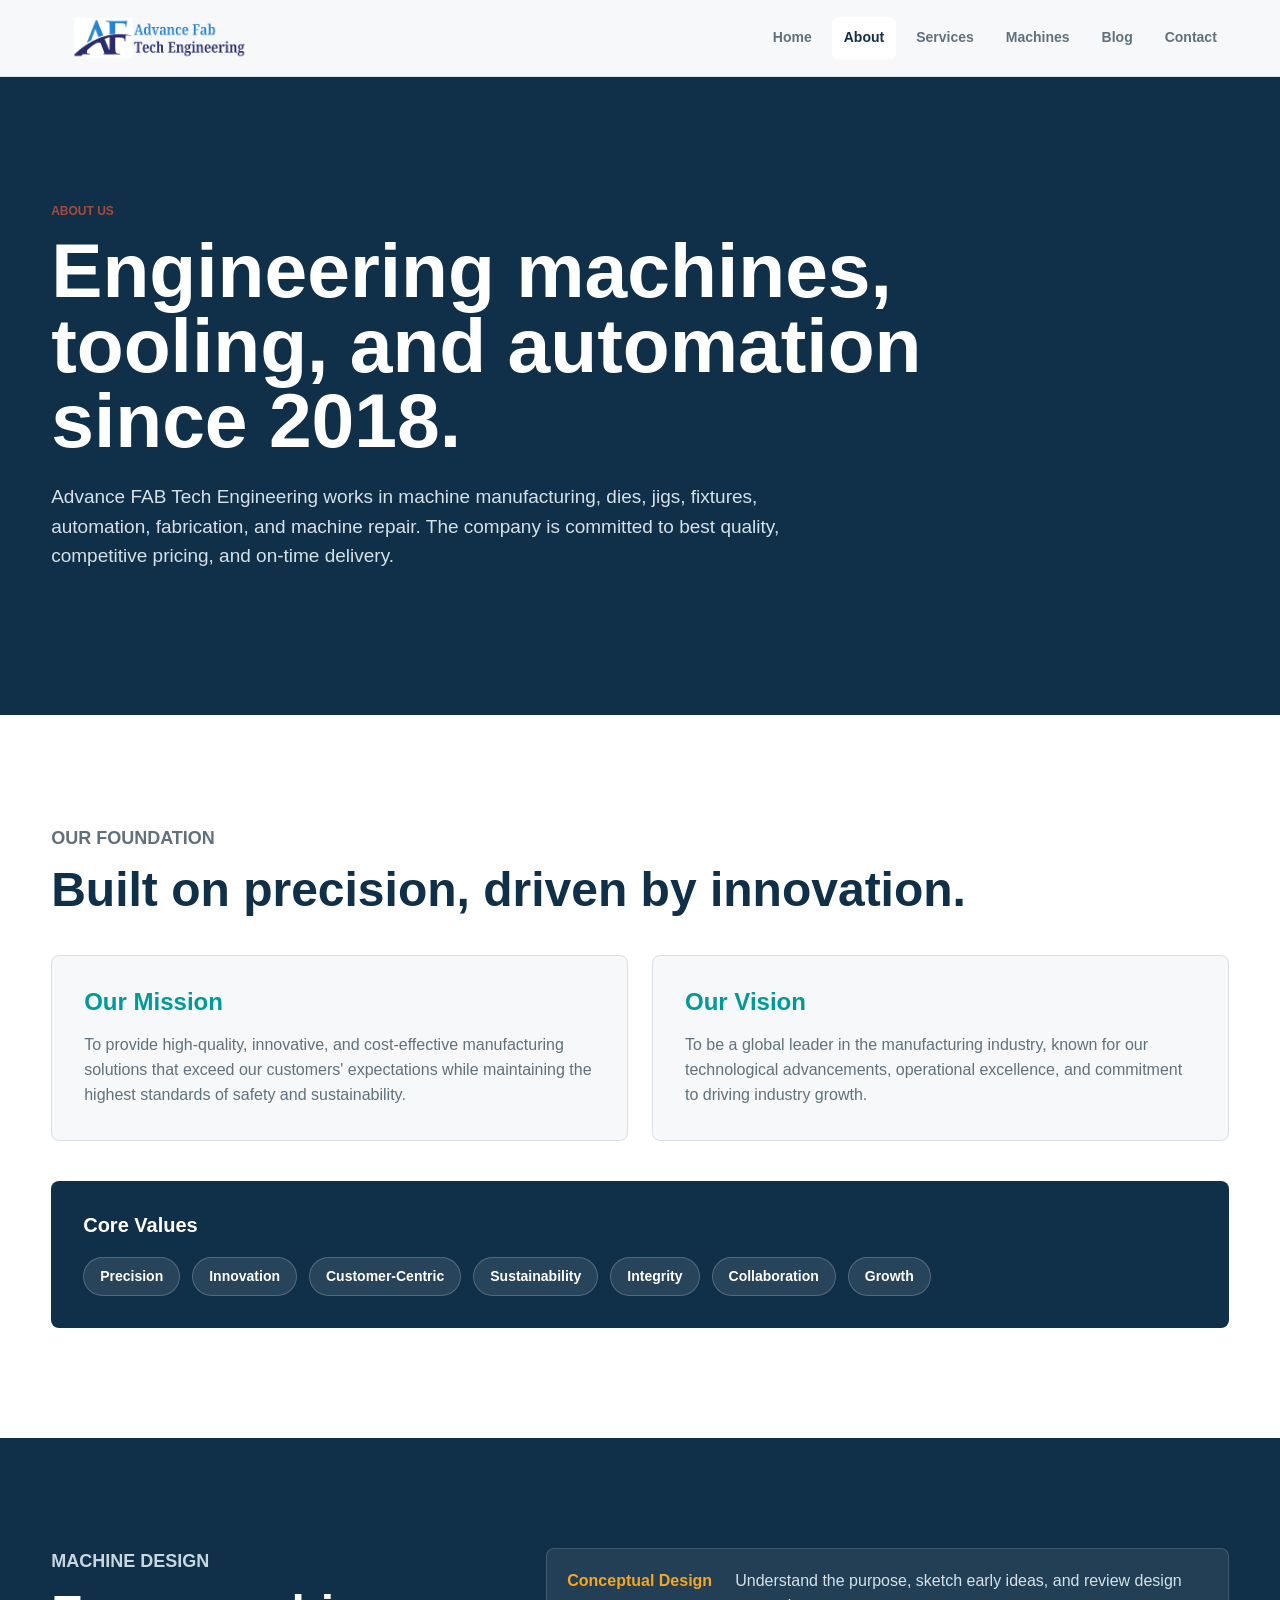
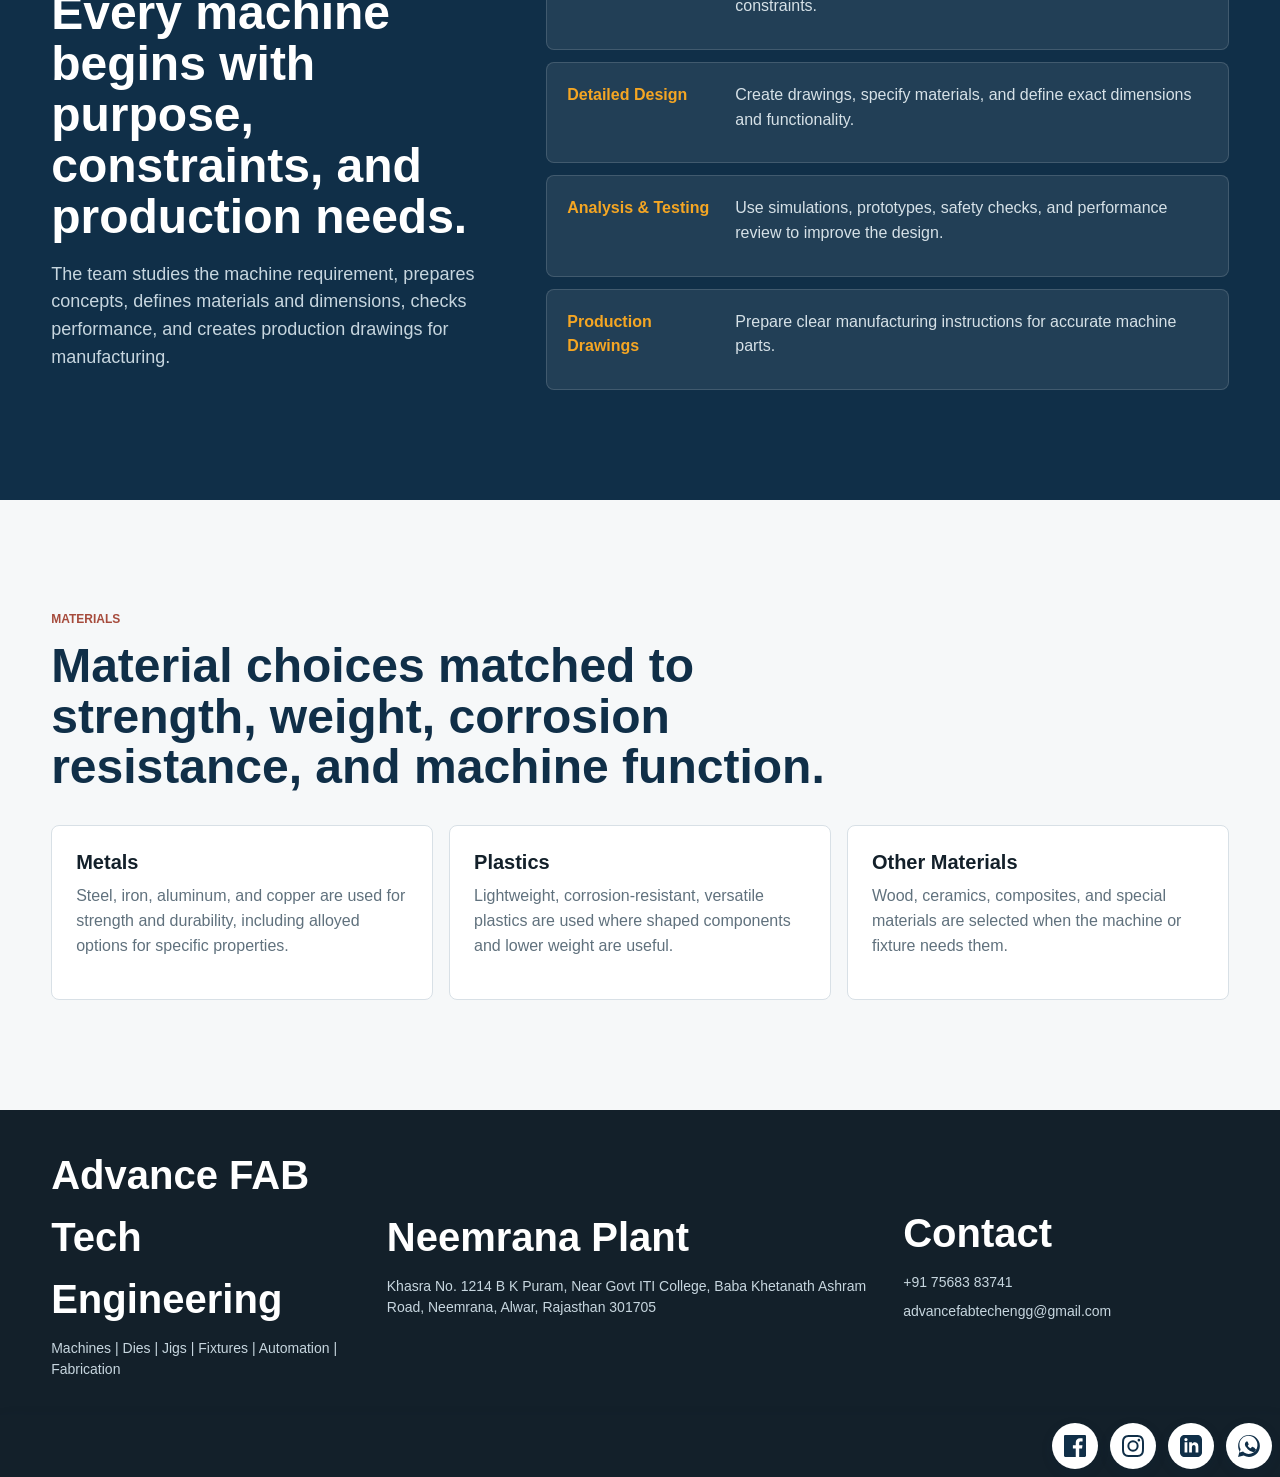
==== about.html @ b058859d "Add files via upload" ====
<!doctype html>
<html lang="en">
  <head>
    <meta charset="utf-8" />
    <meta name="viewport" content="width=device-width, initial-scale=1" />
    <title>Advance FAB Tech Engineering | About</title>
    <meta name="description" content="Learn about Advance FAB Tech Engineering's machine design, engineering process, materials, and manufacturing approach." />
    <link rel="stylesheet" href="styles.css" />
  </head>
  <body>
    <header class="site-header">
      <a class="brand" href="index.html" aria-label="Advance FAB Tech Engineering home"><img src="assets/logo.png" alt="Advance FAB Tech Engineering" /></a>
      <button class="menu-toggle" type="button" aria-expanded="false" aria-controls="site-nav"><span></span><span></span><span></span></button>
      <nav class="site-nav" id="site-nav">
        <a href="index.html">Home</a>
        <a class="active" href="about.html">About</a>
        <a href="services.html">Services</a>
        <a href="projects.html">Machines</a>
        <a href="blog.html">Blog</a>
        <a href="contact.html">Contact</a>
      </nav>
    </header>

    <main>
      <section class="page-hero">
        <p class="eyebrow">About us</p>
        <h1>Engineering machines, tooling, and automation since 2018.</h1>
        <p>Advance FAB Tech Engineering works in machine manufacturing, dies, jigs, fixtures, automation, fabrication, and machine repair. The company is committed to best quality, competitive pricing, and on-time delivery.</p>
      </section>

      <section class="section values-section">
        <div class="split-copy">
          <p class="eyebrow">Our Foundation</p>
          <h2>Built on precision, driven by innovation.</h2>
        </div>
        <div class="mission-vision-grid">
          <article class="mv-card">
            <h3>Our Mission</h3>
            <p>To provide high-quality, innovative, and cost-effective manufacturing solutions that exceed our customers' expectations while maintaining the highest standards of safety and sustainability.</p>
          </article>
          <article class="mv-card">
            <h3>Our Vision</h3>
            <p>To be a global leader in the manufacturing industry, known for our technological advancements, operational excellence, and commitment to driving industry growth.</p>
          </article>
        </div>
        
        <div class="core-values">
          <h3>Core Values</h3>
          <div class="value-tags">
            <span>Precision</span>
            <span>Innovation</span>
            <span>Customer-Centric</span>
            <span>Sustainability</span>
            <span>Integrity</span>
            <span>Collaboration</span>
            <span>Growth</span>
          </div>
        </div>
      </section>

      <section class="engineering section">
        <div class="split-copy">
          <p class="eyebrow">Machine design</p>
          <h2>Every machine begins with purpose, constraints, and production needs.</h2>
          <p>The team studies the machine requirement, prepares concepts, defines materials and dimensions, checks performance, and creates production drawings for manufacturing.</p>
        </div>
        <div class="timeline">
          <div><strong>Conceptual Design</strong><span>Understand the purpose, sketch early ideas, and review design constraints.</span></div>
          <div><strong>Detailed Design</strong><span>Create drawings, specify materials, and define exact dimensions and functionality.</span></div>
          <div><strong>Analysis & Testing</strong><span>Use simulations, prototypes, safety checks, and performance review to improve the design.</span></div>
          <div><strong>Production Drawings</strong><span>Prepare clear manufacturing instructions for accurate machine parts.</span></div>
        </div>
      </section>

      <section class="section">
        <div class="section-heading">
          <p class="eyebrow">Materials</p>
          <h2>Material choices matched to strength, weight, corrosion resistance, and machine function.</h2>
        </div>
        <div class="material-grid">
          <article><h3>Metals</h3><p>Steel, iron, aluminum, and copper are used for strength and durability, including alloyed options for specific properties.</p></article>
          <article><h3>Plastics</h3><p>Lightweight, corrosion-resistant, versatile plastics are used where shaped components and lower weight are useful.</p></article>
          <article><h3>Other Materials</h3><p>Wood, ceramics, composites, and special materials are selected when the machine or fixture needs them.</p></article>
        </div>
      </section>
    </main>

    <footer class="site-footer rich-footer">
        
      <div><strong>Advance FAB Tech Engineering</strong><span>Machines | Dies | Jigs | Fixtures | Automation | Fabrication</span></div>
      <div><strong>Neemrana Plant</strong><span>Khasra No. 1214 B K Puram, Near Govt ITI College, Baba Khetanath Ashram Road, Neemrana, Alwar, Rajasthan 301705</span></div>
      <div><strong>Contact</strong><a href="tel:+917568383741">+91 75683 83741</a><a href="mailto:advancefabtechengg@gmail.com">advancefabtechengg@gmail.com</a></div>
    </footer>
    <div class="floating-socials">
      <a href="https://facebook.com/yourpage" class="social-btn facebook" aria-label="Facebook" target="_blank" rel="noopener">
        <svg viewBox="0 0 24 24"><path d="M22.675 0h-21.35c-.732 0-1.325.593-1.325 1.325v21.351c0 .731.593 1.324 1.325 1.324h11.495v-9.294h-3.128v-3.622h3.128v-2.671c0-3.1 1.893-4.788 4.659-4.788 1.325 0 2.463.099 2.795.143v3.24l-1.918.001c-1.504 0-1.795.715-1.795 1.763v2.313h3.587l-.467 3.622h-3.12v9.293h6.116c.73 0 1.323-.593 1.323-1.325v-21.35c0-.732-.593-1.325-1.325-1.325z"/></svg>
      </a>
      <a href="https://instagram.com/yourpage" class="social-btn instagram" aria-label="Instagram" target="_blank" rel="noopener">
        <svg viewBox="0 0 24 24"><path d="M12 2.163c3.204 0 3.584.012 4.85.07 3.252.148 4.771 1.691 4.919 4.919.058 1.265.069 1.645.069 4.849 0 3.205-.012 3.584-.069 4.849-.149 3.225-1.664 4.771-4.919 4.919-1.266.058-1.644.07-4.85.07-3.204 0-3.584-.012-4.849-.07-3.26-.149-4.771-1.699-4.919-4.92-.058-1.265-.07-1.644-.07-4.849 0-3.204.013-3.583.07-4.849.149-3.227 1.664-4.771 4.919-4.919 1.266-.057 1.645-.069 4.849-.069zM12 0C8.741 0 8.333.014 7.053.072 2.695.272.273 2.69.073 7.052.014 8.333 0 8.741 0 12c0 3.259.014 3.668.072 4.948.2 4.358 2.618 6.78 6.98 6.98C8.333 23.986 8.741 24 12 24c3.259 0 3.668-.014 4.948-.072 4.354-.2 6.782-2.618 6.979-6.98.059-1.28.073-1.689.073-4.948 0-3.259-.014-3.667-.072-4.947-.196-4.354-2.617-6.78-6.979-6.98C15.668.014 15.259 0 12 0zm0 5.838a6.162 6.162 0 100 12.324 6.162 6.162 0 000-12.324zM12 16a4 4 0 110-8 4 4 0 010 8zm6.406-11.845a1.44 1.44 0 100 2.881 1.44 1.44 0 000-2.881z"/></svg>
      </a>
      <a href="https://linkedin.com/company/yourpage" class="social-btn linkedin" aria-label="LinkedIn" target="_blank" rel="noopener">
        <svg viewBox="0 0 24 24"><path d="M19 0h-14c-2.761 0-5 2.239-5 5v14c0 2.761 2.239 5 5 5h14c2.762 0 5-2.239 5-5v-14c0-2.761-2.238-5-5-5zm-11 19h-3v-11h3v11zm-1.5-12.268c-.966 0-1.75-.79-1.75-1.764s.784-1.764 1.75-1.764 1.75.79 1.75 1.764-.783 1.764-1.75 1.764zm13.5 12.268h-3v-5.604c0-3.368-4-3.113-4 0v5.604h-3v-11h3v1.765c1.396-2.586 7-2.777 7 2.476v6.759z"/></svg>
      </a>
      <a href="https://wa.me/917568383741" class="social-btn whatsapp" aria-label="Chat on WhatsApp" target="_blank" rel="noopener">
        <svg viewBox="0 0 24 24"><path d="M.057 24l1.687-6.163c-1.041-1.804-1.588-3.849-1.587-5.946C.06 5.348 5.397.01 11.966.01c3.179.001 6.17 1.24 8.419 3.496 2.248 2.256 3.484 5.252 3.483 8.435-.005 6.617-5.342 11.955-11.91 11.955-2.005-.001-3.973-.505-5.717-1.46L0 24zm6.59-4.846c1.6.95 3.188 1.449 4.725 1.451 5.423.003 9.833-4.406 9.836-9.831.001-2.628-1.02-5.1-2.876-6.957C16.478 1.96 14.015.939 11.39.939c-5.427 0-9.84 4.411-9.843 9.837-.001 1.638.441 3.238 1.282 4.665l-.994 3.633 3.73-.978zm11.233-5.234c-.31-.155-1.833-.904-2.112-1.005-.28-.102-.483-.153-.686.155-.203.305-.785 1.005-.962 1.208-.177.203-.355.228-.665.073-1.127-.565-1.928-1.008-2.69-2.314-.3-.515.3-.478.859-1.595.093-.186.046-.349-.023-.504-.069-.155-.686-1.65-.94-2.26-.247-.594-.499-.514-.686-.523-.178-.009-.381-.01-.584-.01-.203 0-.534.076-.814.381-.28.305-1.067 1.042-1.067 2.541s1.092 2.947 1.244 3.152c.153.204 2.149 3.282 5.207 4.6 1.713.738 2.434.82 3.3.693.529-.078 1.833-.749 2.088-1.473.254-.724.254-1.346.178-1.473-.076-.127-.28-.203-.59-.359z"/></svg>
      </a>
    </div>
    <script src="script.js"></script>
  </body>
</html>
---- styles.css ----
:root {
  --ink: #13202a;
  --muted: #60717d;
  --line: #d8e0e6;
  --paper: #f6f8f9;
  --white: #ffffff;
  --steel: #23566f;
  --navy: #102f48;
  --teal: #009a9a;
  --safety: #f5a623;
  --oxide: #a64b3c;
  --shadow: 0 20px 50px rgba(16, 47, 72, 0.12);
}

* {
  box-sizing: border-box;
}

html {
  scroll-behavior:smooth;
}

@import url('https://fonts.googleapis.com/css2?family=Inter:wght@400;600;700;800;900&display=swap');

body {
  margin: 0;
  background: var(--paper);
  color: var(--ink);
  font-family: 'Inter', sans-serif;
  line-height: 1.55;
  -webkit-font-smoothing: antialiased;
}

img {
  display: block;
  max-width: 100%;
}

a {
  color: inherit;
  text-decoration: none;
}

.site-header {
  align-items: center;
  background: rgba(246, 248, 249, 0.92);
  border-bottom: 1px solid rgba(216, 224, 230, 0.8);
  display: flex;
  justify-content: space-between;
  left: 0;
  padding: 14px clamp(18px, 4vw, 58px);
  position: sticky;
  top: 0;
  z-index: 20;
  backdrop-filter: blur(16px);
}

.brand img {
  height: 48px;
  object-fit: contain;
  width: min(220px, 48vw);
}

.site-nav {
  align-items: center;
  display: flex;
  gap: 8px;
}

.site-nav a {
  border-radius: 6px;
  color: var(--muted);
  font-size: 14px;
  font-weight: 700;
  padding: 10px 12px;
}

.site-nav a:hover {
  background: var(--white);
  color: var(--steel);
}

.site-nav a.active {
  background: var(--white);
  color: var(--navy);
}

.hero {
  display: grid;
  gap: clamp(28px, 5vw, 70px);
  grid-template-columns: minmax(0, 0.95fr) minmax(320px, 1.05fr);
  min-height: calc(100vh - 78px);
  padding: clamp(38px, 7vw, 95px) clamp(18px, 4vw, 58px) 42px;
}

.hero-copy {
  align-self: center;
  max-width: 730px;
}

.eyebrow {
  color: var(--oxide);
  font-size: 12px;
  font-weight: 800;
  letter-spacing: 0;
  margin: 0 0 12px;
  text-transform: uppercase;
}

h1,
h2,
h3,
p {
  margin-top: 0;
}

h1 {
  color: var(--navy);
  font-size: clamp(42px, 6vw, 78px);
  line-height: 0.98;
  margin-bottom: 24px;
}

h2 {
  color: var(--navy);
  font-size: clamp(30px, 4vw, 48px);
  line-height: 1.06;
  margin-bottom: 18px;
}

h3 {
  color: var(--ink);
  font-size: 20px;
  line-height: 1.2;
  margin-bottom: 10px;
}

.hero-copy > p:not(.eyebrow),
.split-copy p,
.quality-copy p {
  color: var(--muted);
  font-size: 18px;
  max-width: 670px;
}

.hero-actions {
  display: flex;
  flex-wrap: wrap;
  gap: 12px;
  margin-top: 30px;
}
.hero-actions a:hover{
  transform: translateY(-8px);
  box-shadow: var(--shadow);
}

.button {
  align-items: center;
  border-radius: 6px;
  display: inline-flex;
  font-weight: 800;
  justify-content: center;
  min-height: 48px;
  padding: 13px 18px;
}

.button.primary {
  background: var(--teal);
  color: var(--white);
  
}
.button.primary:hover{
transform: translateY(-8px);
  box-shadow: var(--shadow);
}

.button.secondary {
  background: var(--white);
  border: 1px solid var(--line);
  color: var(--navy);
}

.hero-visual {
  align-self: stretch;
  background: var(--white);
  border: 1px solid var(--line);
  border-radius: 8px;
  box-shadow: var(--shadow);
  min-height: 470px;
  overflow: hidden;
  position: relative;
}

.hero-visual img {
  height: 100%;
  object-fit: cover;
  width: 100%;
}

.hero-metric {
  background: rgba(255, 255, 255, 0.65); 
  backdrop-filter: blur(12px); 
  border-top: 1px solid rgba(255, 255, 255, 0.6); 
  border-left: 5px solid var(--safety);
  bottom: 18px;
  left: 18px;
  max-width: 330px;
  padding: 18px;
  position: absolute;
  box-shadow: 0 10px 30px rgba(0, 0, 0, 0.1);
}

.hero-metric strong {
  color: var(--navy);
  display: block;
  font-size: 40px;
  line-height: 1;
}

.hero-metric span {
  color: var(--muted);
  display: block;
  font-size: 14px;
  font-weight: 700;
}

.section {
  padding: clamp(62px, 9vw, 110px) clamp(18px, 4vw, 58px);
}

.section-heading {
  max-width: 820px;
}

.page-hero {
  background: var(--navy);
  color: var(--white);
  padding: clamp(62px, 10vw, 125px) clamp(18px, 4vw, 58px);
}

.page-hero.compact {
  padding-bottom: clamp(48px, 7vw, 84px);
}

.page-hero h1 {
  color: var(--white);
  max-width: 980px;
}

.page-hero p:not(.eyebrow) {
  color: #d6e1e7;
  font-size: 19px;
  max-width: 760px;
}

.values-section {
  background: var(--white);
}

.mission-vision-grid {
  display: grid;
  gap: 24px;
  grid-template-columns: repeat(2, minmax(0, 1fr));
  margin: 40px 0;
}

.mv-card {
  background: var(--paper);
  border: 1px solid var(--line);
  border-radius: 8px;
  padding: 32px;
}

.mv-card h3 {
  color: var(--teal);
  font-size: 24px;
  margin-bottom: 16px;
}

.mv-card p {
  color: var(--muted);
  font-size: 16px;
  margin: 0;
}

.core-values {
  background: var(--navy);
  border-radius: 8px;
  padding: 32px;
  color: var(--white);
}

.core-values h3 {
  color: var(--white);
  margin-bottom: 20px;
}

.value-tags {
  display: flex;
  flex-wrap: wrap;
  gap: 12px;
}

.value-tags span {
  background: rgba(255, 255, 255, 0.1);
  border: 1px solid rgba(255, 255, 255, 0.2);
  border-radius: 50px;
  color: var(--white);
  font-size: 14px;
  font-weight: 700;
  padding: 8px 16px;
}

.service-grid {
  display: grid;
  gap: 16px;
  grid-template-columns: repeat(4, minmax(0, 1fr));
  margin-top: 34px;
}

.feature-strip {
  align-items: start;
  background: #e9eef1;
  display: grid;
  gap: 34px;
  grid-template-columns: minmax(0, 0.9fr) minmax(0, 1.1fr);
}

.stats-grid {
  display: grid;
  gap: 12px;
  grid-template-columns: repeat(3, minmax(0, 1fr));
}

.stats-grid div {
  background: var(--white);
  border: 1px solid var(--line);
  border-radius: 8px;
  min-height: 150px;
  padding: 20px;
}
.stats-grid div:hover{
  transform: translateY(-8px);
  box-shadow: var(--shadow);
}

.stats-grid strong {
  color: var(--teal);
  display: block;
  font-size: 30px;
  line-height: 1;
  margin-bottom: 16px;
}

.stats-grid span {
  color: var(--muted);
  display: block;
  font-weight: 700;
}

.service-card {
  background: var(--white);
  border: 1px solid var(--line);
  border-radius: 8px;
  min-height: 270px;
  padding: 24px;
}

.service-card span {
  color: var(--teal);
  display: block;
  font-size: 13px;
  font-weight: 900;
  margin-bottom: 44px;
}

.service-card p,
.process-rail p,
.gallery p,
.check-list span,
.timeline span,
.material-grid p,
.service-detail-grid p,
.quote-box li {
  color: var(--muted);
}

.material-grid,
.service-detail-grid {
  display: grid;
  gap: 16px;
  margin-top: 32px;
}

.material-grid {
  grid-template-columns: repeat(3, minmax(0, 1fr));
}

.material-grid article,
.service-detail-grid article,
.quote-box {
  background: var(--white);
  border: 1px solid var(--line);
  border-radius: 8px;
  padding: 24px;
}

.service-detail-grid {
  grid-template-columns: repeat(2, minmax(0, 1fr));
}

.service-detail-grid article span{
  color: var(--teal);
  display: block;
  font-weight: 900;
  margin-bottom: 20px;
}
.service-detail-grid article:hover{
  transform: translateY(-8px);
  box-shadow: var(--shadow);
}

.service-detail-grid h2 {
  font-size: clamp(24px, 3vw, 34px);
}

.engineering {
  background: var(--navy);
  color: var(--white);
  display: grid;
  gap: 40px;
  grid-template-columns: minmax(0, 0.8fr) minmax(0, 1.2fr);
}

.engineering h2,
.engineering .eyebrow {
  color: var(--white);
}

.engineering .split-copy p {
  color: #c7d6df;
}

.timeline {
  display: grid;
  gap: 12px;
}

.timeline div {
  background: rgba(255, 255, 255, 0.08);
  border: 1px solid rgba(255, 255, 255, 0.14);
  border-radius: 8px;
  display: grid;
  gap: 8px;
  grid-template-columns: 160px 1fr;
  padding: 20px;
}

.timeline strong {
  color: var(--safety);
}

.timeline span {
  color: #d6e1e7;
}

.process-rail {
  display: grid;
  gap: 14px;
  grid-template-columns: repeat(4, minmax(0, 1fr));
  margin-top: 34px;
}

.process-rail div {
  border-top: 4px solid var(--teal);
  background: var(--white);
  border-radius: 8px;
  padding: 22px;
}
.process-rail div:hover{
  
  transform: translateY(-8px);
  box-shadow: var(--shadow);
}

.process-rail span {
  align-items: center;
  background: var(--navy);
  border-radius: 50%;
  color: var(--white);
  display: inline-flex;
  font-weight: 900;
  height: 34px;
  justify-content: center;
  margin-bottom: 24px;
  width: 34px;
}

.machines {
  background: var(--white);
}

.blog-grid {
  display: grid;
  gap: 24px;
  grid-template-columns: repeat(3, minmax(0, 1fr));
}

.blog-card {
  background: var(--white);
  border: 1px solid var(--line);
  border-radius: 8px;
  overflow: hidden;
  display: flex;
  flex-direction: column;
  transition: transform 0.3s cubic-bezier(0.175, 0.885, 0.32, 1.275), box-shadow 0.3s ease;
}

.section article:hover{
  transform: translateY(-8px);
  box-shadow: var(--shadow);

}

.blog-card img {
  aspect-ratio: 16 / 9;
  object-fit: cover;
  width: 100%;
  border-bottom: 1px solid var(--line);
}

.blog-content {
  padding: 24px;
  display: flex;
  flex-direction: column;
  flex-grow: 1;
}

.blog-meta {
  color: var(--teal);
  font-size: 12px;
  font-weight: 800;
  text-transform: uppercase;
  letter-spacing: 0.5px;
  margin-bottom: 12px;
}

.blog-content h3 {
  font-size: 22px;
  line-height: 1.3;
  margin-bottom: 12px;
  color: var(--navy);
}

.blog-content p {
  color: var(--muted);
  font-size: 15px;
  margin-bottom: 24px;
  flex-grow: 1;
}

.read-more {
  color: var(--navy);
  font-weight: 800;
  font-size: 14px;
  display: inline-flex;
  align-items: center;
  gap: 6px;
  transition: color 0.2s ease;
}

.read-more:hover {
  color: var(--teal);
}

.filter-bar {
  display: flex;
  flex-wrap: wrap;
  gap: 8px;
  margin: 26px 0 24px;
}

.filter {
  background: var(--paper);
  border: 1px solid var(--line);
  border-radius: 6px;
  color: var(--muted);
  cursor: pointer;
  font: inherit;
  font-weight: 800;
  padding: 10px 14px;
}

.filter.active {
  background: var(--navy);
  color: var(--white);
}

.gallery {
  display: grid;
  gap: 18px;
  grid-template-columns: repeat(4, minmax(0, 1fr));
}

.gallery article {
  background: var(--paper);
  border: 1px solid var(--line);
  border-radius: 8px;
  overflow: hidden;
  display: flex;
  flex-direction: column;
}

.gallery article:hover{
  
  transform: translateY(-8px);
  box-shadow: var(--shadow);
}

.gallery article.is-hidden {
  display: none;
}

.gallery img {
  aspect-ratio: 4 / 3;
  background: #e6ecef;
  object-fit: contain;
  padding: 12px;
  width: 100%;
}

.gallery h3 {
  font-size: 17px;
  margin: 16px 16px 4px;
}

.gallery p {
  font-size: 14px;
  margin: 0 16px 16px;
  line-height: 1.4;
}

.image-showcase {
  background: var(--white);
}

.image-mosaic {
  display: grid;
  gap: 16px;
  grid-template-columns: 1.2fr 0.8fr 1fr;
  grid-template-rows: 220px 220px;
  margin-top: 30px;
}

.image-mosaic img,
.media-grid img {
  background: #e6ecef;
  border-radius: 8px;
  height: 100%;
  object-fit: cover;
  width: 100%;
}
.image-mosaic img:hover{
  transform: translateY(-8px);
  box-shadow: var(--shadow);
}

.image-mosaic img:first-child {
  grid-row: span 2;
}

.image-mosaic img:nth-child(2) {
  object-fit: contain;
  padding: 14px;
}

.image-mosaic img:nth-child(4) {
  grid-column: span 2;
}

.media-grid {
  display: grid;
  gap: 18px;
  grid-template-columns: repeat(3, minmax(0, 1fr));
  margin-top: 28px;
}

.media-grid article {
  background: var(--white);
  border: 1px solid var(--line);
  border-radius: 8px;
  overflow: hidden;
}
.media-grid article:hover{
  
  transform: translateY(-8px);
  box-shadow: var(--shadow);
}

.media-grid img {
  aspect-ratio: 4 / 3;
  border-radius: 0;
  object-fit: contain;
  padding: 10px;
}

.media-grid h3,
.media-grid p {
  padding-left: 18px;
  padding-right: 18px;
}

.media-grid p {
  color: var(--muted);
  padding-bottom: 18px;
}

.quality {
  align-items: center;
  display: grid;
  gap: 44px;
  grid-template-columns: minmax(280px, 0.85fr) minmax(0, 1.15fr);
}

.quality-image img {
  aspect-ratio: 4 / 5;
  border-radius: 8px;
  box-shadow: var(--shadow);
  object-fit: cover;
  width: 100%;
}

.check-list {
  display: grid;
  gap: 14px;
  margin-top: 26px;
}

.check-list div {
  background: var(--white);
  border: 1px solid var(--line);
  border-radius: 8px;
  padding: 18px;
}

.check-list strong,
.check-list span {
  display: block;
}

.customers {
  background: #e9eef1;
  overflow: hidden;
}

.customer-marquee {
  display: grid;
  gap: 10px;
  grid-template-columns: repeat(5, minmax(150px, 1fr));
  margin-top: 26px;
}

.customer-marquee span {
  background: var(--white);
  border: 1px solid var(--line);
  border-radius: 6px;
  color: var(--muted);
  font-size: 13px;
  font-weight: 800;
  min-height: 64px;
  padding: 14px;
}
.customer-marquee span:hover{
  transform: translateY(-6px);
  box-shadow: var(--shadow);
}

.contact-panel {
  align-items: end;
  background: var(--navy);
  border-radius: 8px;
  color: var(--white);
  display: grid;
  gap: 28px;
  grid-template-columns: minmax(0, 1fr) 330px;
  padding: clamp(26px, 5vw, 54px);
}

.contact-layout {
  display: grid;
  gap: 18px;
  grid-template-columns: minmax(0, 1.3fr) minmax(280px, 0.7fr);
}

.contact-layout .contact-panel {
  min-height: 100%;
}

.quote-box ul {
  display: grid;
  gap: 12px;
  margin: 18px 0 0;
  padding-left: 20px;
}

.contact-form-wrap {
  align-items: start;
  display: grid;
  gap: 28px;
  grid-template-columns: minmax(0, 0.8fr) minmax(0, 1.2fr);
}

.contact-form {
  background: var(--white);
  border: 1px solid var(--line);
  border-radius: 8px;
  display: grid;
  gap: 14px;
  grid-template-columns: repeat(2, minmax(0, 1fr));
  padding: 24px;
}

.contact-form label {
  color: var(--navy);
  display: grid;
  font-size: 14px;
  font-weight: 800;
  gap: 8px;
}

.contact-form label.full,
.contact-form button {
  grid-column: 1 / -1;
}

.contact-form input,
.contact-form textarea {
  border: 1px solid var(--line);
  border-radius: 6px;
  color: var(--ink);
  font: inherit;
  padding: 13px 14px;
  resize: vertical;
  width: 100%;
}

.contact-form input:focus,
.contact-form textarea:focus {
  border-color: var(--teal);
  outline: 3px solid rgba(0, 154, 154, 0.14);
}

.contact-panel h2 {
  color: var(--white);
}

.contact-panel .eyebrow {
  color: var(--safety);
}

.contact-methods {
  display: grid;
  gap: 10px;
}

.contact-methods a {
  background: rgba(255, 255, 255, 0.08);
  border: 1px solid rgba(255, 255, 255, 0.16);
  border-radius: 6px;
  overflow-wrap: anywhere;
  padding: 14px;
}

.site-footer {
  align-items: center;
  border-top: 1px solid var(--line);
  color: var(--muted);
  display: flex;
  flex-wrap: wrap;
  font-size: 14px;
  gap: 10px;
  justify-content: space-between;
  padding: 22px clamp(18px, 4vw, 58px);
}

.rich-footer {
  align-items:center;
  background: var(--ink);
  border-top: 0;
  color: #c7d6df;
  display:grid;
  grid-template-columns: 0.9fr 1.4fr 0.9fr;
  padding-bottom: 34px;
  padding-top: 34px;
}

.rich-footer div {
  display: grid;
  gap: 8px;
}

.rich-footer strong {
  color: var(--white);
  font-size: 40px;
}

.rich-footer span,
.rich-footer a {
  color: #c7d6df;
  font-size: 14px;
}

.rich-footer a:hover {
  color: var(--safety);
}

.floating-socials {
  position: static;
  bottom: 24px;
  right: 24px;
  display: flex;
  justify-content: flex-end;
  gap: 12px;
  z-index: 50;
  align-items: center;
  background: var(--ink);
  padding: 8px;
  backdrop-filter: blur(8px);
  box-shadow: 0 4px 15px rgba(16, 47, 72, 0.08);
}

.social-btn {
  display: flex;
  align-items: center;
  justify-content: center;
  width: 46px;
  height: 46px;
  border-radius: 50%;
  background: var(--white);
  box-shadow: 0 4px 12px rgba(16, 47, 72, 0.15);
  color: var(--navy);
  transition: transform 0.3s cubic-bezier(0.175, 0.885, 0.32, 1.275), 
              background 0.3s ease, color 0.3s ease, box-shadow 0.3s ease;
  overflow: hidden;
  text-decoration: none;
}

.social-btn svg {
  width: 22px;
  height: 22px;
  fill: currentColor;
  transition: fill 0.3s ease;
}

.social-btn:hover {
  transform: translateY(-6px) scale(1.05);
  box-shadow: 0 8px 20px rgba(16, 47, 72, 0.25);
}

.social-btn.facebook:hover { 
    background: #1877F2; 
    color: var(--white); }
.social-btn.instagram:hover { 
  background: linear-gradient(45deg, #f09433 0%, #e6683c 25%, #dc2743 50%, #cc2366 75%, #bc1888 100%); 
  color: var(--white); 
}
.social-btn.linkedin:hover { 
    background: #0A66C2; 
    color: var(--white); }
.social-btn.whatsapp:hover { 
  background: #25D366; 
  color: var(--white); 
}

.gallery article img,
.blog-card img,
.media-grid article img {
  transition: transform 0.6s cubic-bezier(0.16, 1, 0.3, 1);
}

.gallery article:hover img,
.blog-card:hover img,
.media-grid article:hover img {
  transform: scale(1.08);
}

.image-mosaic img {
  transition: transform 0.5s cubic-bezier(0.16, 1, 0.3, 1), box-shadow 0.3s ease;
}
.image-mosaic img:hover {
  transform: translateY(-8px) scale(1.02);
  box-shadow: var(--shadow);
}
.reveal {
  opacity: 0;
  transform: translateY(30px) scale(0.97);
  transition: opacity 0.8s cubic-bezier(0.16, 1, 0.3, 1), 
              transform 0.8s cubic-bezier(0.16, 1, 0.3, 1);
}

.reveal.is-visible {
  opacity: 1;
  transform: translateY(0) scale(1);
}
.service-grid article:nth-child(1), .blog-grid article:nth-child(1), .stats-grid div:nth-child(1) { transition-delay: 0.1s; }
.service-grid article:nth-child(2), .blog-grid article:nth-child(2), .stats-grid div:nth-child(2) { transition-delay: 0.2s; }
.service-grid article:nth-child(3), .blog-grid article:nth-child(3), .stats-grid div:nth-child(3) { transition-delay: 0.3s; }
.service-grid article:nth-child(4), .blog-grid article:nth-child(4) { transition-delay: 0.4s; }

.image-with-text {
  background-color: rgba(16, 47, 72, 0.88); 
  background-blend-mode: multiply; 
  background-size: cover;
  background-position: center;
  padding: 100px clamp(18px, 4vw, 58px);
  color: var(--white);
  text-align: center; 
}

.image-with-text h2 {
  color: var(--white);
  margin-bottom: 16px;
}

.image-with-text p {
  color: #d6e1e7;
  font-size: 19px;
  max-width: 760px;
  margin: 0 auto; 
}

@media (max-width: 1020px) {
  .hero,
  .engineering,
  .quality,
  .contact-panel,
  .feature-strip,
  .contact-layout,
  .contact-form-wrap,
  .rich-footer {
    grid-template-columns: 1fr;
    gap: 40px;
  }

  .blog-grid {
    grid-template-columns: repeat(2, minmax(0, 1fr));
  }

  .mission-vision-grid {
    grid-template-columns: 1fr;
  }

  .hero {
    min-height: 0;
    padding-top: clamp(60px, 8vw, 90px);
  }

  .hero-visual {
    max-height: 450px;
  }

  .service-grid,
  .process-rail,
  .material-grid,
  .service-detail-grid,
  .stats-grid,
  .media-grid {
    grid-template-columns: repeat(2, minmax(0, 1fr));
  }

  .image-mosaic {
    grid-template-columns: 1fr 1fr;
    grid-template-rows: auto;
  }

  .image-mosaic img:first-child,
  .image-mosaic img:nth-child(4) {
    grid-column: auto;
    grid-row: auto;
  }

  .image-mosaic img {
    aspect-ratio: 4 / 3;
  }

  .gallery {
    grid-template-columns: repeat(2, minmax(0, 1fr));
  }

  .customer-marquee {
    grid-template-columns: repeat(3, minmax(150px, 1fr));
  }
}

@media (max-width: 760px) {
  .menu-toggle {
  display: inline-flex;
  align-items: center;
  background: var(--white);
  border: 1px solid var(--line);
  border-radius: 6px;
  flex-direction: column;
  gap: 4px;
  height: 42px;
  justify-content: center;
  width: 42px;
}
.menu-toggle span {
  background: var(--ink);
  height: 2px;
  width: 18px;
  display: block;
  transition: all 0.3s ease;
}
  
  .menu-toggle:active {
    background: #f0f0f0;
  }

  .site-nav {
    background: rgba(255, 255, 255, 0.98);
    backdrop-filter: blur(12px);
    border: 1px solid var(--line);
    border-radius: 12px;
    box-shadow: 0 10px 40px rgba(16, 47, 72, 0.15);
    display: flex;
    flex-direction: column;
    position: absolute;
    left: 18px;
    right: 18px;
    top: 85px;
    padding: 16px;
    opacity: 0;
    transform: translateY(-15px);
    pointer-events: none;
    transition: opacity 0.3s ease, transform 0.3s cubic-bezier(0.175, 0.885, 0.32, 1.1);
  }

  .site-nav.is-open {
    opacity: 1;
    transform: translateY(0);
    pointer-events: auto;
  }

  .site-nav a {
    width: 100%;
    padding: 14px 16px;
    font-size: 16px;
    border-radius: 8px;
    transition: background 0.2s ease, color 0.2s ease;
  }

  .blog-grid {
    grid-template-columns: 1fr;
  }

  h1 {
    font-size: clamp(36px, 8vw, 42px);
  }

  .hero-visual {
    min-height: 320px;
    max-height: 350px;
  }

  .service-grid,
  .process-rail,
  .gallery,
  .customer-marquee,
  .material-grid,
  .service-detail-grid,
  .stats-grid,
  .media-grid,
  .contact-form,
  .image-mosaic {
    grid-template-columns: 1fr;
  }

  .timeline div {
    grid-template-columns: 1fr;
    gap: 4px;
  }

  .contact-panel {
    padding: 24px;
  }
  
  .button {
    width: 100%;
    min-height: 54px;
    font-size: 16px;
  }
  
  .floating-socials {
    justify-content: center; 
    padding: 24px 16px 32px;
  }
}

@media (min-width: 761px) {
  .menu-toggle {
    display: none !important;
  }
}
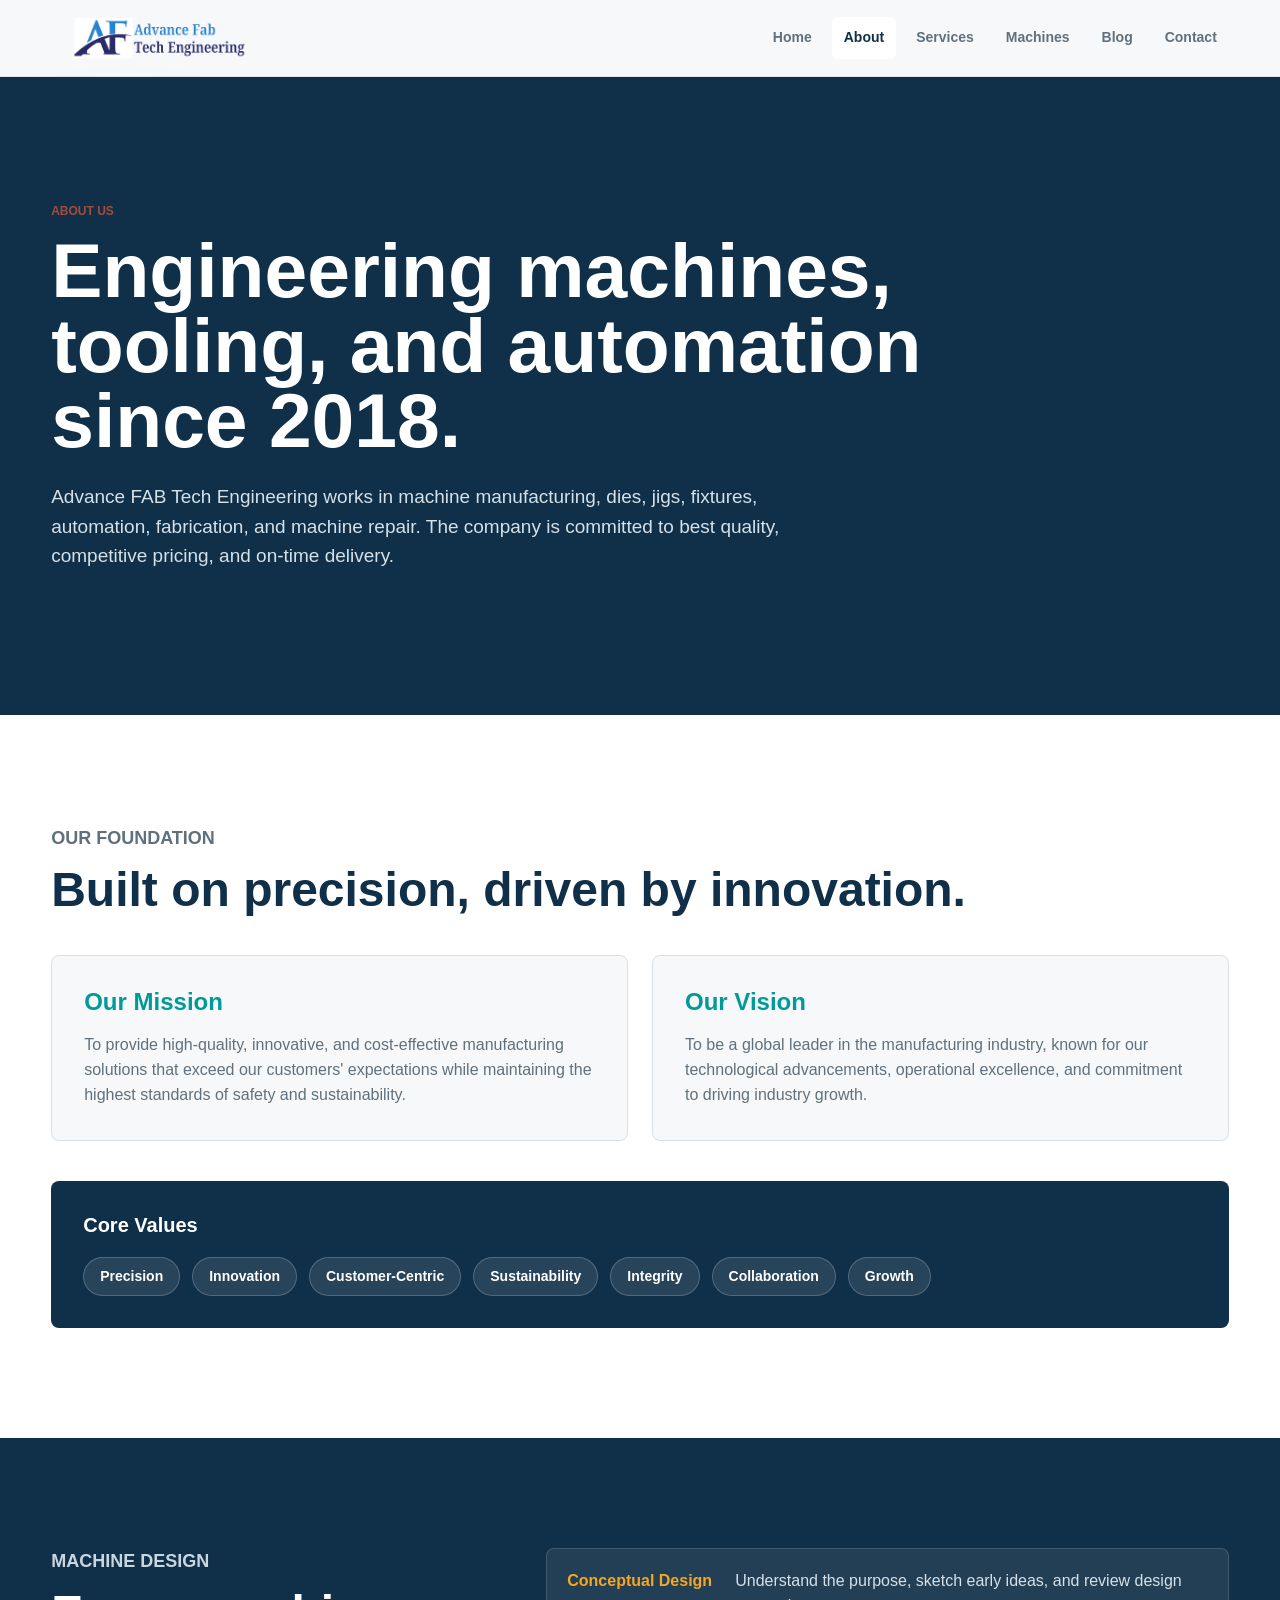
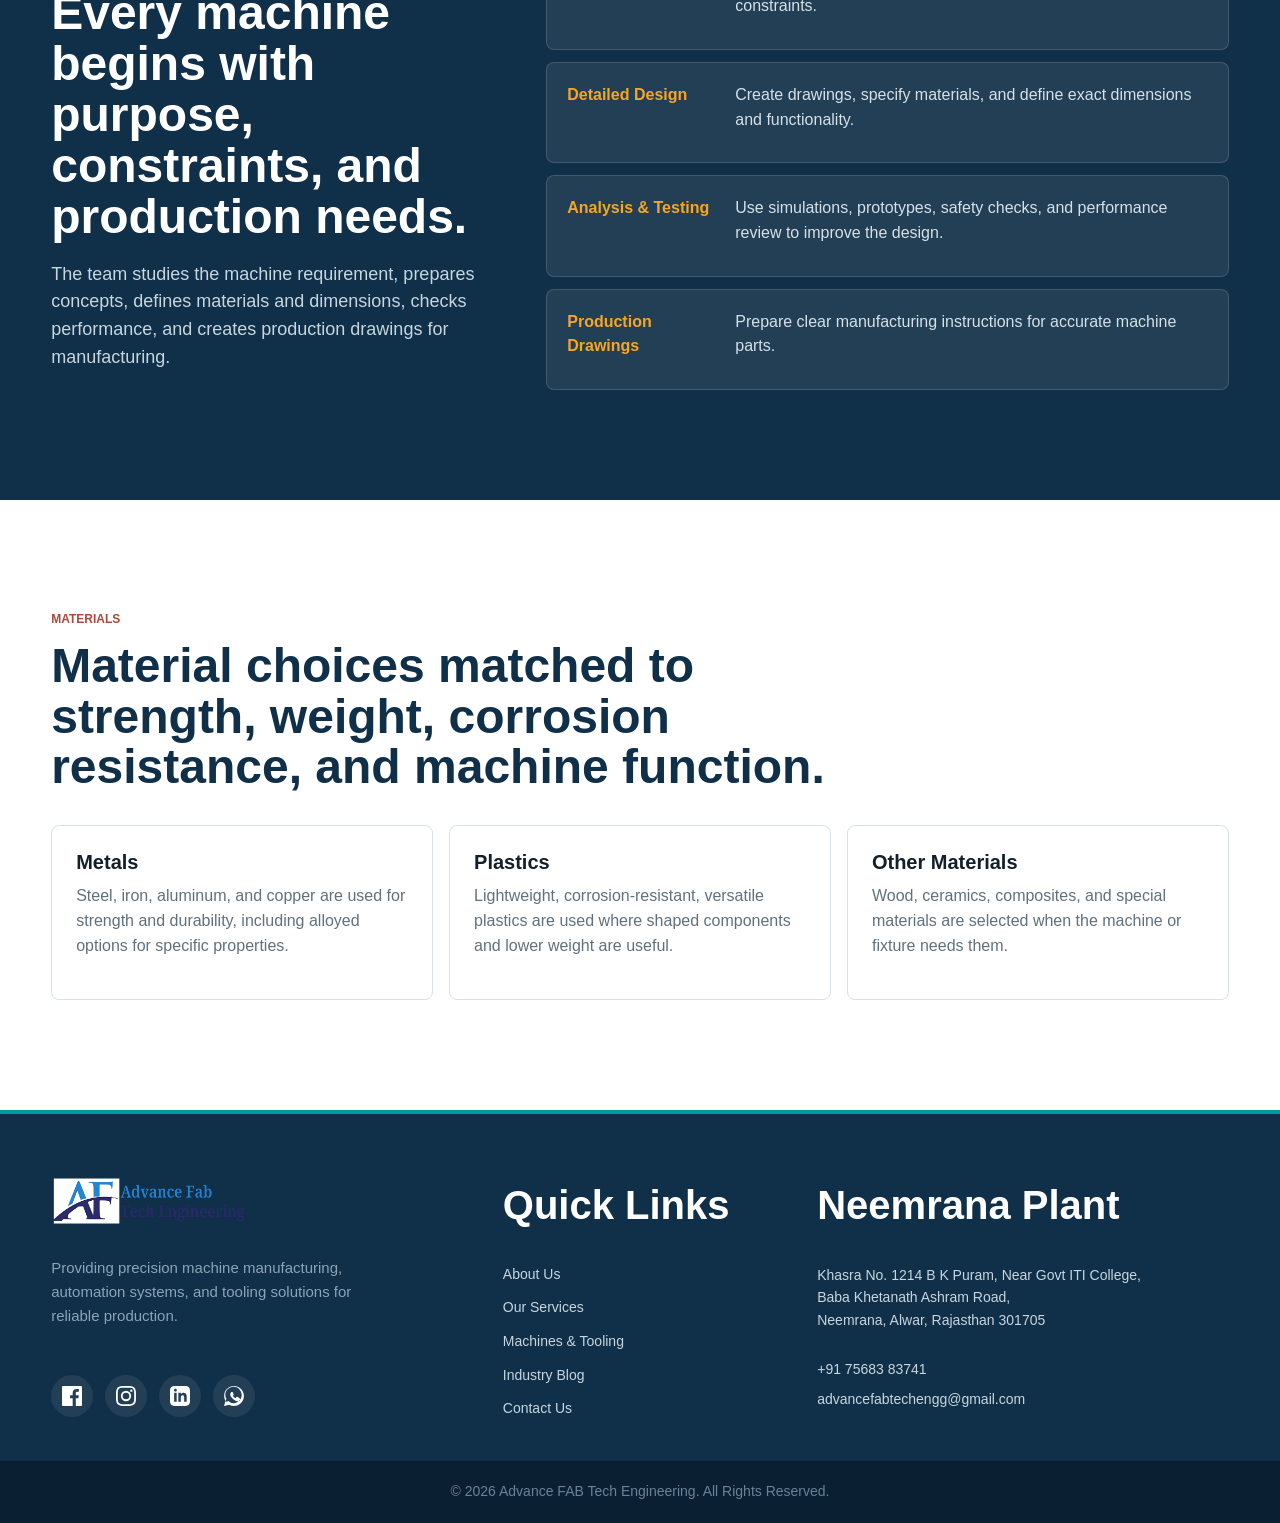
==== commit a8ec9502: "Add files via upload" ====
--- a/about.html
+++ b/about.html
@@ -86,12 +86,10 @@
     </main>
 
     <footer class="site-footer rich-footer">
-        
-      <div><strong>Advance FAB Tech Engineering</strong><span>Machines | Dies | Jigs | Fixtures | Automation | Fabrication</span></div>
-      <div><strong>Neemrana Plant</strong><span>Khasra No. 1214 B K Puram, Near Govt ITI College, Baba Khetanath Ashram Road, Neemrana, Alwar, Rajasthan 301705</span></div>
-      <div><strong>Contact</strong><a href="tel:+917568383741">+91 75683 83741</a><a href="mailto:advancefabtechengg@gmail.com">advancefabtechengg@gmail.com</a></div>
-    </footer>
-    <div class="floating-socials">
+      <div class="footer-brand">
+        <img src="assets/logo.png" alt="Advance FAB Tech Engineering" class="footer-logo" />
+        <p>Providing precision machine manufacturing, automation systems, and tooling solutions for reliable production.</p>
+        <div class="floating-socials">
       <a href="https://facebook.com/yourpage" class="social-btn facebook" aria-label="Facebook" target="_blank" rel="noopener">
         <svg viewBox="0 0 24 24"><path d="M22.675 0h-21.35c-.732 0-1.325.593-1.325 1.325v21.351c0 .731.593 1.324 1.325 1.324h11.495v-9.294h-3.128v-3.622h3.128v-2.671c0-3.1 1.893-4.788 4.659-4.788 1.325 0 2.463.099 2.795.143v3.24l-1.918.001c-1.504 0-1.795.715-1.795 1.763v2.313h3.587l-.467 3.622h-3.12v9.293h6.116c.73 0 1.323-.593 1.323-1.325v-21.35c0-.732-.593-1.325-1.325-1.325z"/></svg>
       </a>
@@ -105,6 +103,33 @@
         <svg viewBox="0 0 24 24"><path d="M.057 24l1.687-6.163c-1.041-1.804-1.588-3.849-1.587-5.946C.06 5.348 5.397.01 11.966.01c3.179.001 6.17 1.24 8.419 3.496 2.248 2.256 3.484 5.252 3.483 8.435-.005 6.617-5.342 11.955-11.91 11.955-2.005-.001-3.973-.505-5.717-1.46L0 24zm6.59-4.846c1.6.95 3.188 1.449 4.725 1.451 5.423.003 9.833-4.406 9.836-9.831.001-2.628-1.02-5.1-2.876-6.957C16.478 1.96 14.015.939 11.39.939c-5.427 0-9.84 4.411-9.843 9.837-.001 1.638.441 3.238 1.282 4.665l-.994 3.633 3.73-.978zm11.233-5.234c-.31-.155-1.833-.904-2.112-1.005-.28-.102-.483-.153-.686.155-.203.305-.785 1.005-.962 1.208-.177.203-.355.228-.665.073-1.127-.565-1.928-1.008-2.69-2.314-.3-.515.3-.478.859-1.595.093-.186.046-.349-.023-.504-.069-.155-.686-1.65-.94-2.26-.247-.594-.499-.514-.686-.523-.178-.009-.381-.01-.584-.01-.203 0-.534.076-.814.381-.28.305-1.067 1.042-1.067 2.541s1.092 2.947 1.244 3.152c.153.204 2.149 3.282 5.207 4.6 1.713.738 2.434.82 3.3.693.529-.078 1.833-.749 2.088-1.473.254-.724.254-1.346.178-1.473-.076-.127-.28-.203-.59-.359z"/></svg>
       </a>
     </div>
+      </div>
+      
+      <div class="footer-links">
+        <strong>Quick Links</strong>
+        <nav>
+          <a href="about.html">About Us</a>
+          <a href="services.html">Our Services</a>
+          <a href="projects.html">Machines & Tooling</a>
+          <a href="blog.html">Industry Blog</a>
+          <a href="contact.html">Contact Us</a>
+        </nav>
+      </div>
+
+      <div class="footer-contact">
+        <strong>Neemrana Plant</strong>
+        <span>Khasra No. 1214 B K Puram, Near Govt ITI College,<br>Baba Khetanath Ashram Road,<br>Neemrana, Alwar, Rajasthan 301705</span>
+        <div class="contact-details">
+          <a href="tel:+917568383741">+91 75683 83741</a>
+          <a href="mailto:advancefabtechengg@gmail.com">advancefabtechengg@gmail.com</a>
+        </div>
+      </div>
+    </footer>
+    
+    <div class="footer-bottom">
+      <p>&copy; 2026 Advance FAB Tech Engineering. All Rights Reserved.</p>
+    </div>
+    
     <script src="script.js"></script>
   </body>
 </html>
--- a/styles.css
+++ b/styles.css
@@ -24,7 +24,14 @@
 
 body {
   margin: 0;
-  background: var(--paper);
+  background-color: var(--white);
+  background-image: 
+    radial-gradient(rgba(16, 47, 72, 0.07) 1px, transparent 1px),
+    radial-gradient(circle at 10% 20%, rgba(0, 154, 154, 0.06) 0%, transparent 40%),
+    radial-gradient(circle at 90% 80%, rgba(16, 47, 72, 0.05) 0%, transparent 40%);
+  background-size: 28px 28px, 100% 100%, 100% 100%;
+  background-attachment: fixed;
+  
   color: var(--ink);
   font-family: 'Inter', sans-serif;
   line-height: 1.55;
@@ -872,30 +879,87 @@
 }
 
 .site-footer {
-  align-items: center;
-  border-top: 1px solid var(--line);
-  color: var(--muted);
+  font-size: 15px;
+}
+
+.rich-footer {
+  align-items: start;
+  background: var(--navy); 
+  border-top: 4px solid var(--teal); 
+  color: #c7d6df;
+  display: grid;
+  gap: 40px;
+  grid-template-columns: 1.2fr 0.8fr 1.2fr;
+  padding: 60px clamp(18px, 4vw, 58px) 40px;
+}
+
+.footer-logo {
+  height: 54px;
+  object-fit: contain;
+  margin-bottom: 20px;
+}
+
+.footer-brand p {
+  line-height: 1.6;
+  max-width: 320px;
+  color: #8da4b5;
+}
+
+.rich-footer strong {
+  color: var(--white);
+  font-size: 18px;
+  margin-bottom: 20px;
+  display: block;
+}
+
+.footer-links nav {
   display: flex;
-  flex-wrap: wrap;
+  flex-direction: column;
+  gap: 12px;
+}
+
+.footer-links a, 
+.contact-details a {
+  color: #c7d6df;
+  transition: color 0.2s ease, transform 0.2s ease;
+  display: inline-block;
+  width: max-content;
+}
+
+.footer-links a:hover,
+.contact-details a:hover {
+  color: var(--teal);
+  transform: translateX(6px); 
+}
+
+.footer-contact span {
+  display: block;
+  margin-bottom: 20px;
+  line-height: 1.6;
+  color: #8da4b5;
+}
+
+.contact-details {
+  display: flex;
+  flex-direction: column;
+  gap: 10px;
+}
+
+.footer-bottom {
+  background: #0a2032; 
+  color: #6a8296;
+  text-align: center;
+  padding: 20px;
   font-size: 14px;
-  gap: 10px;
-  justify-content: space-between;
-  padding: 22px clamp(18px, 4vw, 58px);
-}
-
-.rich-footer {
-  align-items:center;
-  background: var(--ink);
-  border-top: 0;
-  color: #c7d6df;
+  border-top: 1px solid rgba(255, 255, 255, 0.04);
+}
+
+.footer-bottom p {
+  margin: 0;
+}
+
+.rich-footer div {
   display:grid;
-  grid-template-columns: 0.9fr 1.4fr 0.9fr;
-  padding-bottom: 34px;
-  padding-top: 34px;
-}
-
-.rich-footer div {
-  display: grid;
   gap: 8px;
 }
 
@@ -914,62 +978,52 @@
   color: var(--safety);
 }
 
-.floating-socials {
-  position: static;
-  bottom: 24px;
-  right: 24px;
-  display: flex;
-  justify-content: flex-end;
-  gap: 12px;
-  z-index: 50;
-  align-items: center;
-  background: var(--ink);
-  padding: 8px;
-  backdrop-filter: blur(8px);
-  box-shadow: 0 4px 15px rgba(16, 47, 72, 0.08);
-}
-
-.social-btn {
-  display: flex;
-  align-items: center;
-  justify-content: center;
-  width: 46px;
-  height: 46px;
-  border-radius: 50%;
-  background: var(--white);
-  box-shadow: 0 4px 12px rgba(16, 47, 72, 0.15);
-  color: var(--navy);
-  transition: transform 0.3s cubic-bezier(0.175, 0.885, 0.32, 1.275), 
-              background 0.3s ease, color 0.3s ease, box-shadow 0.3s ease;
-  overflow: hidden;
-  text-decoration: none;
-}
+.rich-footer .floating-socials {
+  display: flex ;
+  flex-direction: column !;
+  align-items: flex-start;
+  gap: 12px ;
+  margin-top: 24px ;
+  width: auto ;
+}
+
+.floating-socials a.social-btn {
+  display: flex ;
+  align-items: center ;
+  justify-content: center ;
+  width: 42px ;
+  height: 42px ;
+  border-radius: 50% ;
+  background: rgba(255, 255, 255, 0.08) ; 
+  color: #ffffff ;
+  flex-shrink: 0 ;
+  padding: 0 ;
+  margin: 0 ;
+}
+
+.floating-socials a.social-btn svg {
+  width: 20px ;
+  height: 20px ;
+  fill: currentColor ;
+  margin: 0 ;
+}
+
+.floating-socials .social-btn:hover {
+  transform: translateY(-6px);
+}
+
+.floating-socials .social-btn.facebook:hover { background: #1877F2 ; }
+.floating-socials .social-btn.instagram:hover { 
+  background: linear-gradient(45deg, #f09433 0%, #e6683c 25%, #dc2743 50%, #cc2366 75%, #bc1888 100%) ; 
+}
+.floating-socials .social-btn.linkedin:hover { background: #0A66C2 ; }
+.floating-socials .social-btn.whatsapp:hover { background: #25D366 ; }
 
 .social-btn svg {
   width: 22px;
   height: 22px;
   fill: currentColor;
   transition: fill 0.3s ease;
-}
-
-.social-btn:hover {
-  transform: translateY(-6px) scale(1.05);
-  box-shadow: 0 8px 20px rgba(16, 47, 72, 0.25);
-}
-
-.social-btn.facebook:hover { 
-    background: #1877F2; 
-    color: var(--white); }
-.social-btn.instagram:hover { 
-  background: linear-gradient(45deg, #f09433 0%, #e6683c 25%, #dc2743 50%, #cc2366 75%, #bc1888 100%); 
-  color: var(--white); 
-}
-.social-btn.linkedin:hover { 
-    background: #0A66C2; 
-    color: var(--white); }
-.social-btn.whatsapp:hover { 
-  background: #25D366; 
-  color: var(--white); 
 }
 
 .gallery article img,
@@ -1190,15 +1244,10 @@
     min-height: 54px;
     font-size: 16px;
   }
-  
-  .floating-socials {
-    justify-content: center; 
-    padding: 24px 16px 32px;
-  }
 }
 
 @media (min-width: 761px) {
   .menu-toggle {
-    display: none !important;
+    display: none ;
   }
 }
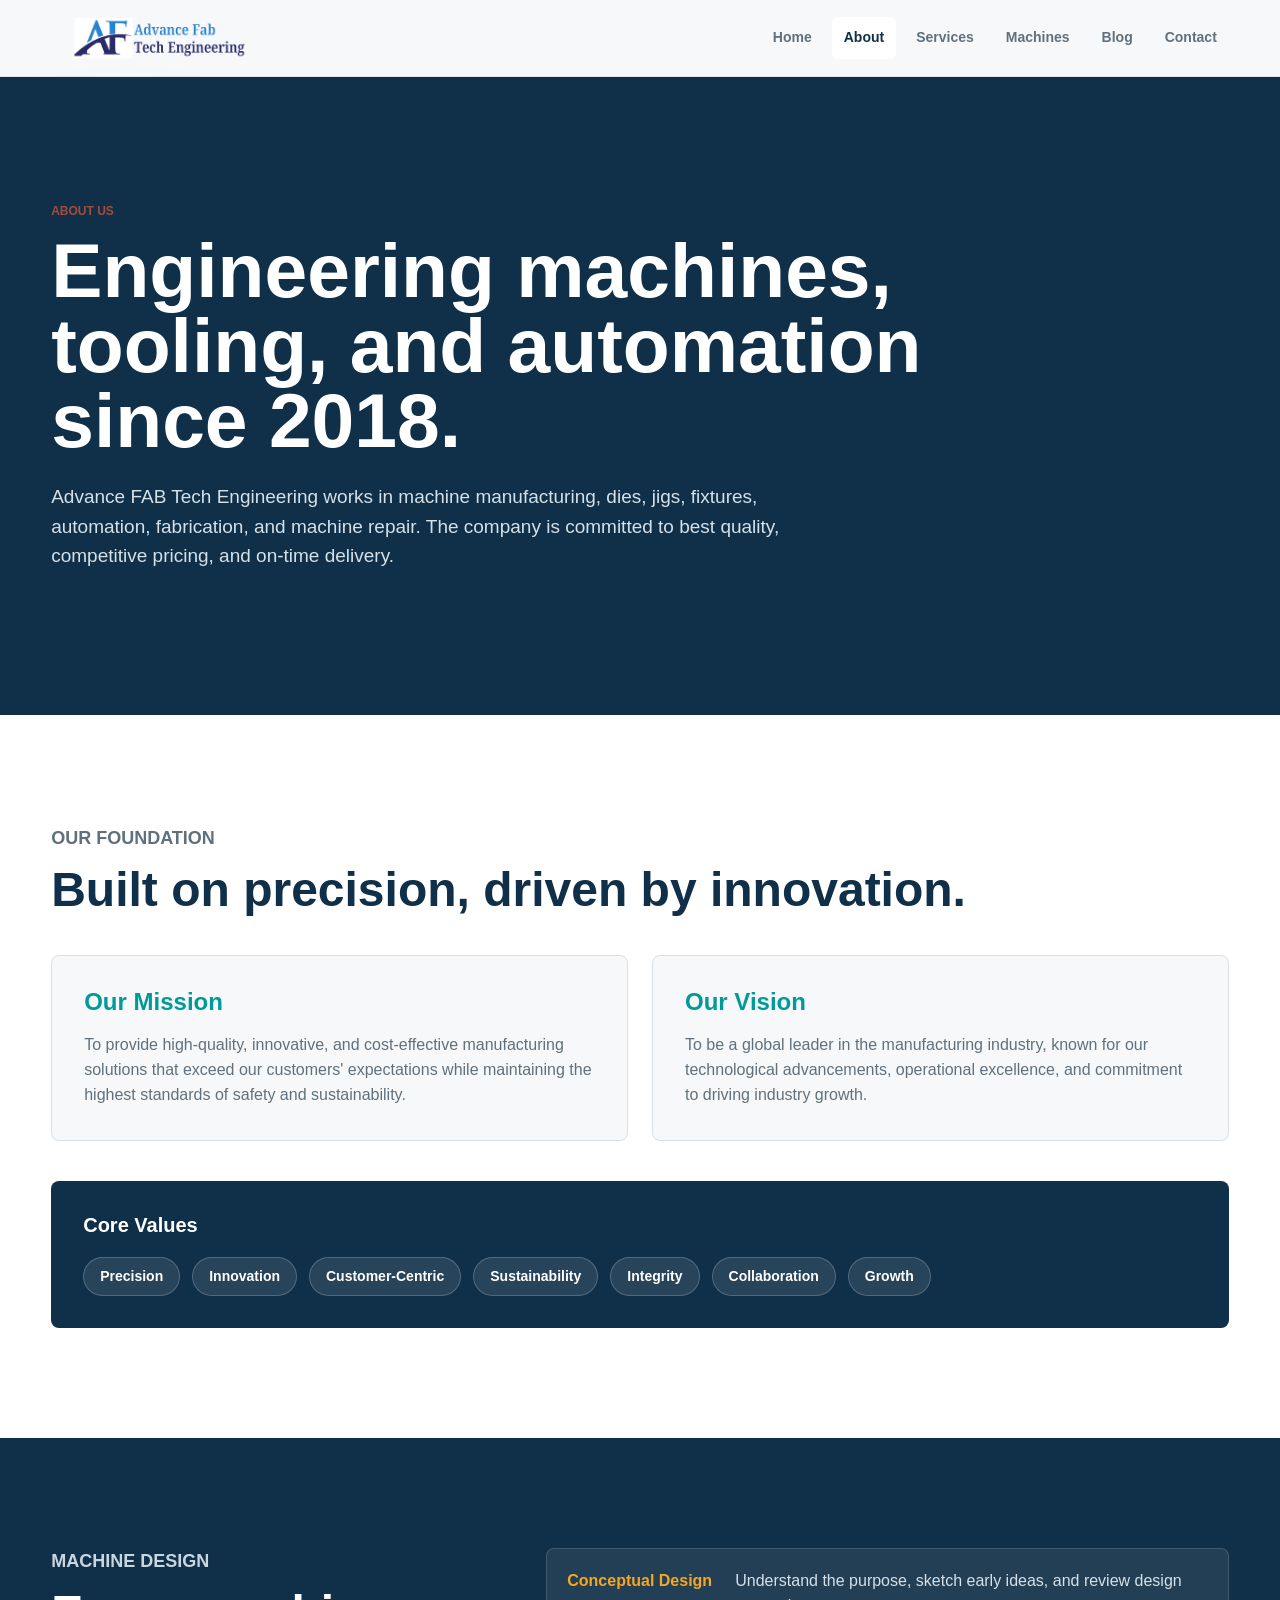
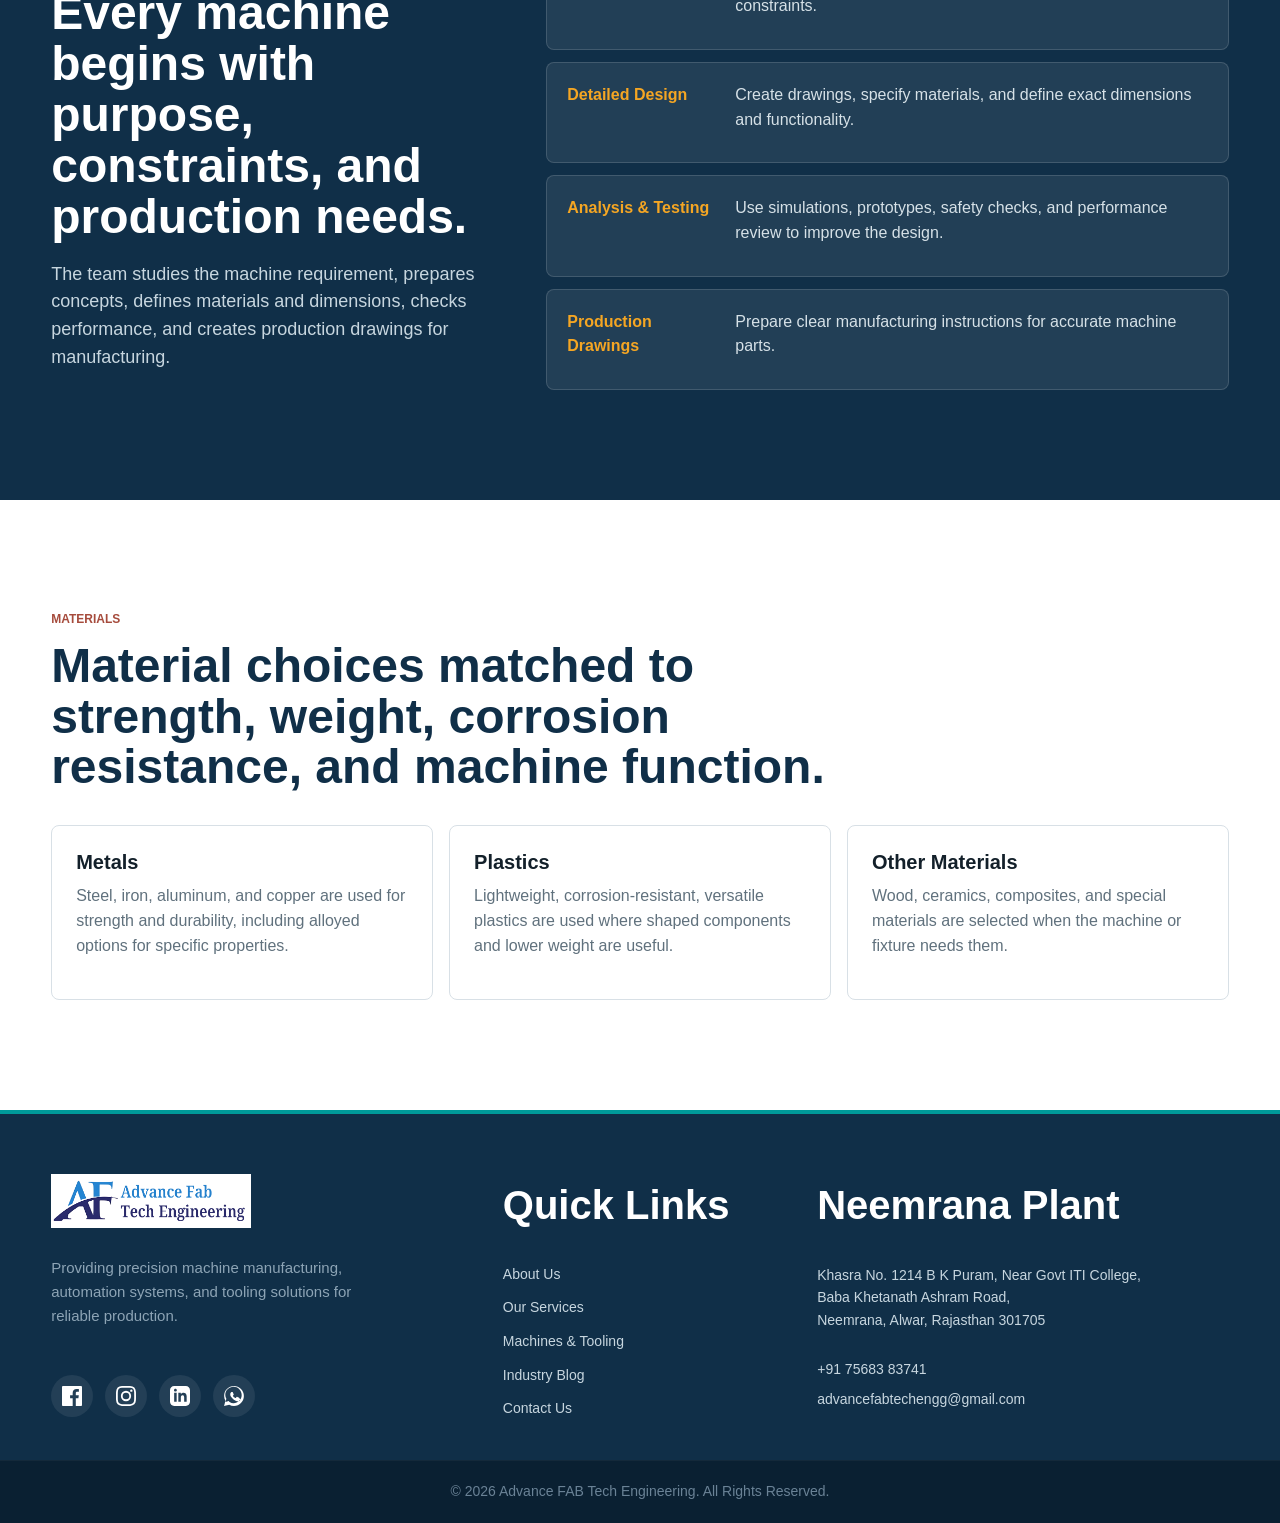
==== commit d5c3b4e2: "Add files via upload" ====
--- a/about.html
+++ b/about.html
@@ -9,7 +9,7 @@
   </head>
   <body>
     <header class="site-header">
-      <a class="brand" href="index.html" aria-label="Advance FAB Tech Engineering home"><img src="assets/logo.png" alt="Advance FAB Tech Engineering" /></a>
+      <a class="brand" href="index.html" aria-label="Advance FAB Tech Engineering home"><img src="assets/logo2.png" alt="Advance FAB Tech Engineering" /></a>
       <button class="menu-toggle" type="button" aria-expanded="false" aria-controls="site-nav"><span></span><span></span><span></span></button>
       <nav class="site-nav" id="site-nav">
         <a href="index.html">Home</a>
--- a/styles.css
+++ b/styles.css
@@ -661,12 +661,13 @@
 
 .image-mosaic img,
 .media-grid img {
-  background: #e6ecef;
+  background: #f1f3f5;
   border-radius: 8px;
   height: 100%;
   object-fit: cover;
   width: 100%;
 }
+
 .image-mosaic img:hover{
   transform: translateY(-8px);
   box-shadow: var(--shadow);
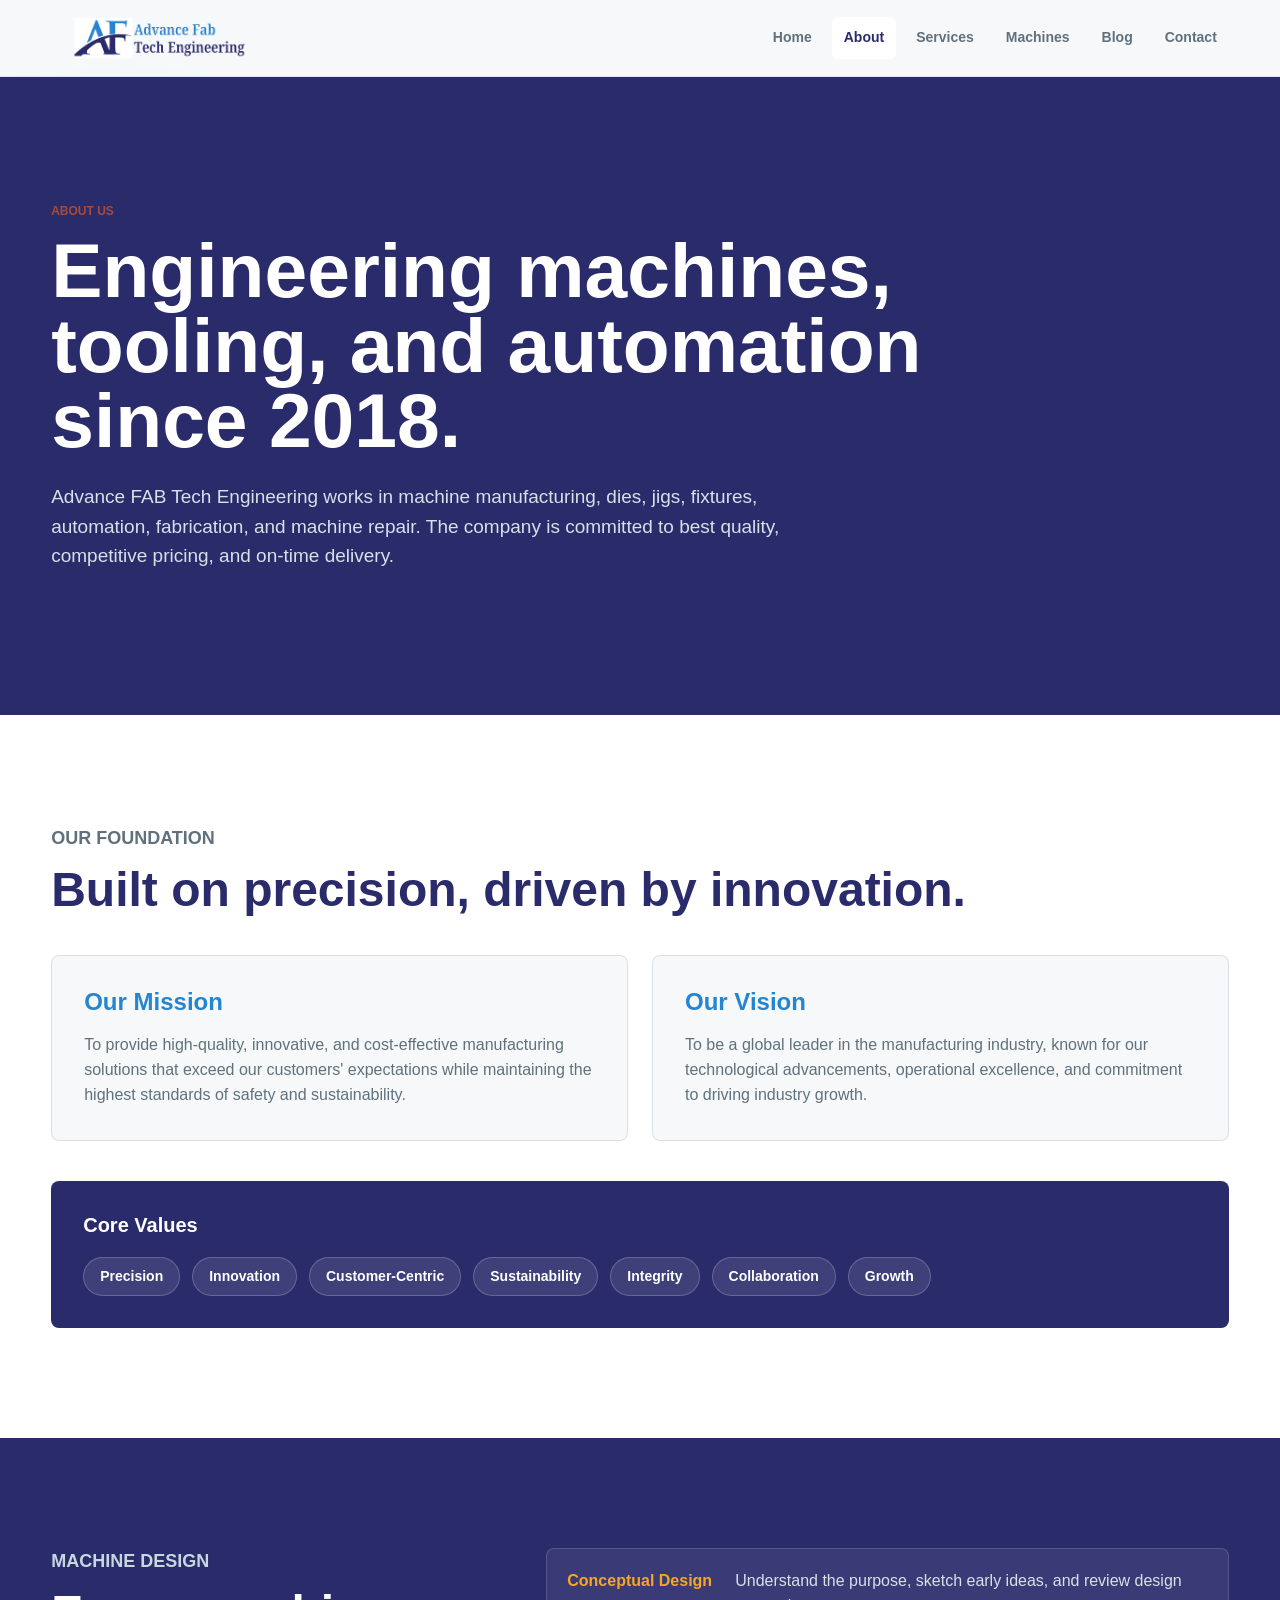
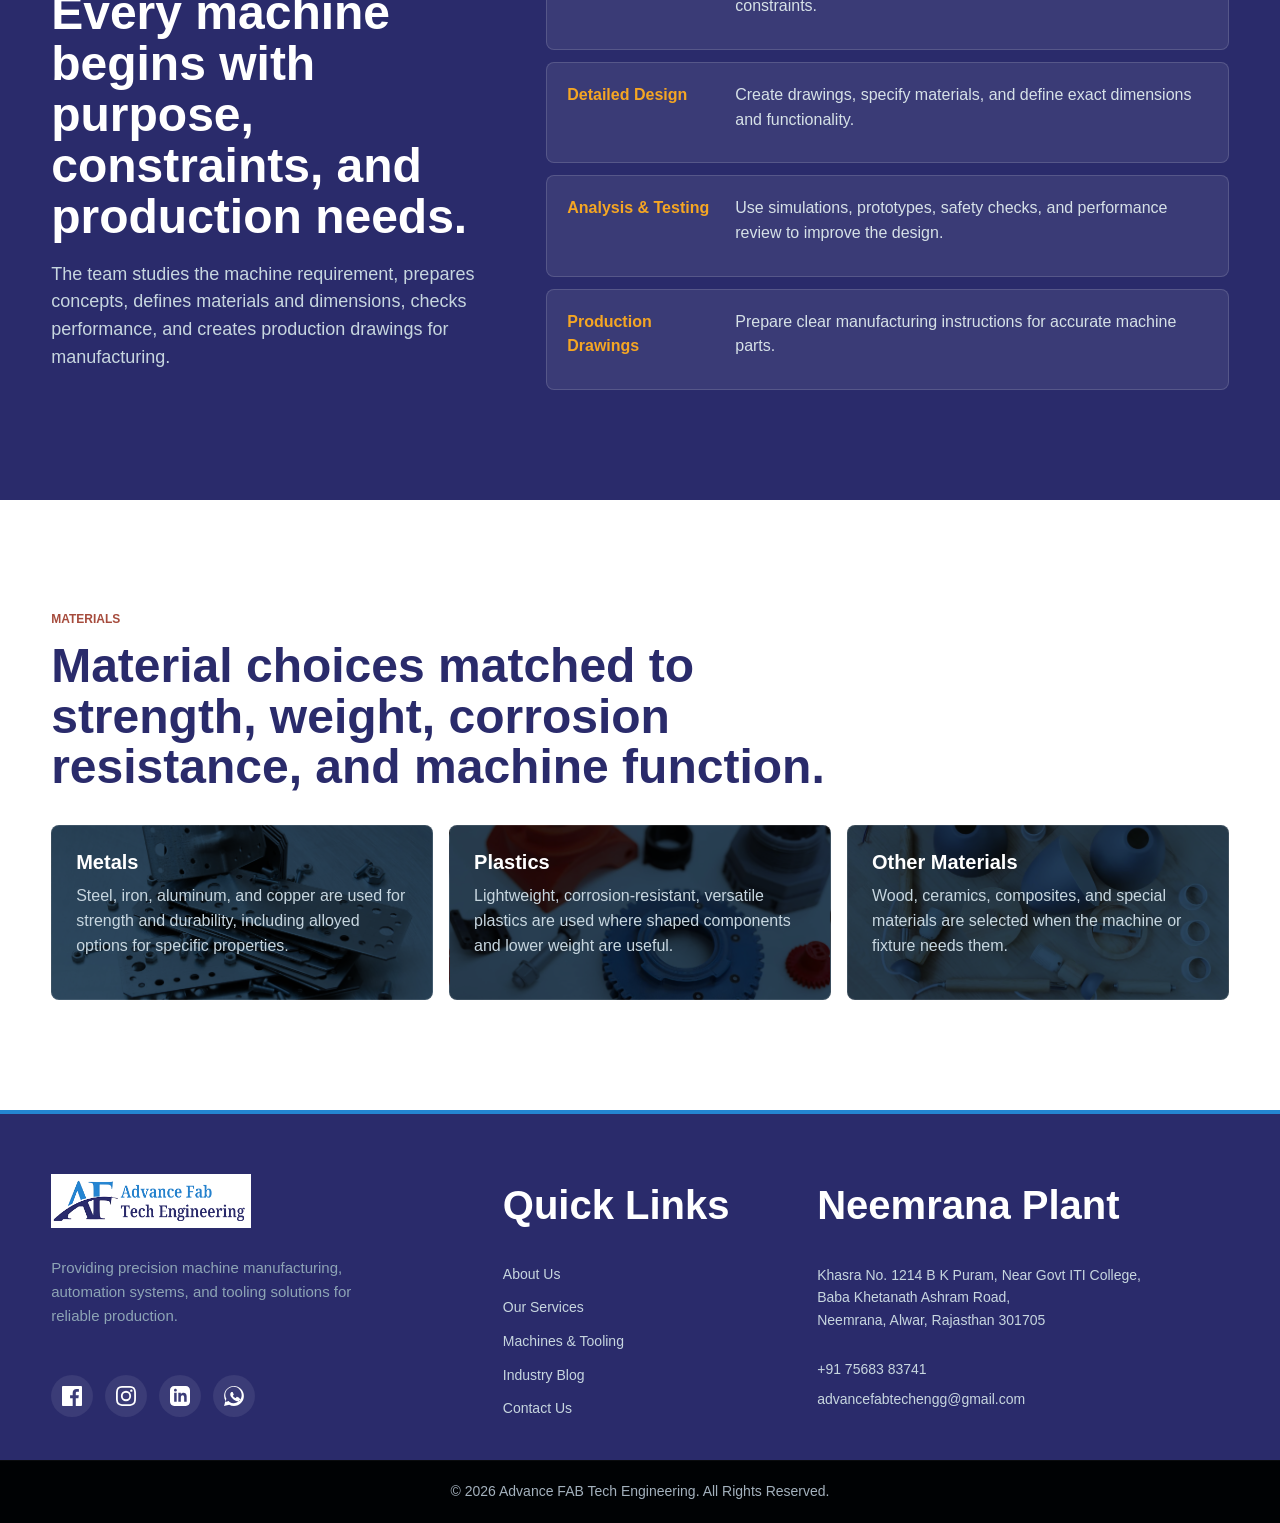
==== commit 75d0c977: "Add files via upload" ====
--- a/about.html
+++ b/about.html
@@ -5,6 +5,12 @@
     <meta name="viewport" content="width=device-width, initial-scale=1" />
     <title>Advance FAB Tech Engineering | About</title>
     <meta name="description" content="Learn about Advance FAB Tech Engineering's machine design, engineering process, materials, and manufacturing approach." />
+    <meta property="og:title" content="Advance FAB Tech Engineering" />
+    <meta property="og:description" content="Advance FAB Tech Engineering designs and manufactures machines, tooling, automation systems, fabrication work, and maintenance solutions." />
+    <meta property="og:type" content="website" />
+    <meta property="og:url" content="https://www.yourdomain.com/" />
+    <meta property="og:image" content="https://www.yourdomain.com/assets/logo2.png" />
+    <meta property="og:site_name" content="Advance FAB Tech Engineering" />
     <link rel="stylesheet" href="styles.css" />
   </head>
   <body>
@@ -78,9 +84,22 @@
           <h2>Material choices matched to strength, weight, corrosion resistance, and machine function.</h2>
         </div>
         <div class="material-grid">
-          <article><h3>Metals</h3><p>Steel, iron, aluminum, and copper are used for strength and durability, including alloyed options for specific properties.</p></article>
-          <article><h3>Plastics</h3><p>Lightweight, corrosion-resistant, versatile plastics are used where shaped components and lower weight are useful.</p></article>
-          <article><h3>Other Materials</h3><p>Wood, ceramics, composites, and special materials are selected when the machine or fixture needs them.</p></article>
+          
+          <article style="background-image: url('assets/metals.webp');">
+            <h3>Metals</h3>
+            <p>Steel, iron, aluminum, and copper are used for strength and durability, including alloyed options for specific properties.</p>
+          </article>
+          
+          <article style="background-image: url('assets/plastics.webp');">
+            <h3>Plastics</h3>
+            <p>Lightweight, corrosion-resistant, versatile plastics are used where shaped components and lower weight are useful.</p>
+          </article>
+          
+          <article style="background-image: url('assets/other-materials.webp');">
+            <h3>Other Materials</h3>
+            <p>Wood, ceramics, composites, and special materials are selected when the machine or fixture needs them.</p>
+          </article>
+          
         </div>
       </section>
     </main>
@@ -93,7 +112,7 @@
       <a href="https://facebook.com/yourpage" class="social-btn facebook" aria-label="Facebook" target="_blank" rel="noopener">
         <svg viewBox="0 0 24 24"><path d="M22.675 0h-21.35c-.732 0-1.325.593-1.325 1.325v21.351c0 .731.593 1.324 1.325 1.324h11.495v-9.294h-3.128v-3.622h3.128v-2.671c0-3.1 1.893-4.788 4.659-4.788 1.325 0 2.463.099 2.795.143v3.24l-1.918.001c-1.504 0-1.795.715-1.795 1.763v2.313h3.587l-.467 3.622h-3.12v9.293h6.116c.73 0 1.323-.593 1.323-1.325v-21.35c0-.732-.593-1.325-1.325-1.325z"/></svg>
       </a>
-      <a href="https://instagram.com/yourpage" class="social-btn instagram" aria-label="Instagram" target="_blank" rel="noopener">
+      <a href="https://www.instagram.com/advancefabtechengineering?igsh=YjF6MGFyemhpY3c2" class="social-btn instagram" aria-label="Instagram" target="_blank" rel="noopener">
         <svg viewBox="0 0 24 24"><path d="M12 2.163c3.204 0 3.584.012 4.85.07 3.252.148 4.771 1.691 4.919 4.919.058 1.265.069 1.645.069 4.849 0 3.205-.012 3.584-.069 4.849-.149 3.225-1.664 4.771-4.919 4.919-1.266.058-1.644.07-4.85.07-3.204 0-3.584-.012-4.849-.07-3.26-.149-4.771-1.699-4.919-4.92-.058-1.265-.07-1.644-.07-4.849 0-3.204.013-3.583.07-4.849.149-3.227 1.664-4.771 4.919-4.919 1.266-.057 1.645-.069 4.849-.069zM12 0C8.741 0 8.333.014 7.053.072 2.695.272.273 2.69.073 7.052.014 8.333 0 8.741 0 12c0 3.259.014 3.668.072 4.948.2 4.358 2.618 6.78 6.98 6.98C8.333 23.986 8.741 24 12 24c3.259 0 3.668-.014 4.948-.072 4.354-.2 6.782-2.618 6.979-6.98.059-1.28.073-1.689.073-4.948 0-3.259-.014-3.667-.072-4.947-.196-4.354-2.617-6.78-6.979-6.98C15.668.014 15.259 0 12 0zm0 5.838a6.162 6.162 0 100 12.324 6.162 6.162 0 000-12.324zM12 16a4 4 0 110-8 4 4 0 010 8zm6.406-11.845a1.44 1.44 0 100 2.881 1.44 1.44 0 000-2.881z"/></svg>
       </a>
       <a href="https://linkedin.com/company/yourpage" class="social-btn linkedin" aria-label="LinkedIn" target="_blank" rel="noopener">
--- a/styles.css
+++ b/styles.css
@@ -5,8 +5,8 @@
   --paper: #f6f8f9;
   --white: #ffffff;
   --steel: #23566f;
-  --navy: #102f48;
-  --teal: #009a9a;
+  --navy: #2A2B6B;
+  --teal: #2485D2;
   --safety: #f5a623;
   --oxide: #a64b3c;
   --shadow: 0 20px 50px rgba(16, 47, 72, 0.12);
@@ -947,8 +947,8 @@
 }
 
 .footer-bottom {
-  background: #0a2032; 
-  color: #6a8296;
+  background: #000204; 
+  color: #a3b1bd;
   text-align: center;
   padding: 20px;
   font-size: 14px;
@@ -1251,4 +1251,226 @@
   .menu-toggle {
     display: none ;
   }
+}
+
+.scene {
+  width: 100%;
+  max-width: 650px;
+  aspect-ratio: 4 / 3;
+  margin: 40px auto 0;
+  perspective: 1200px;
+  position: relative;
+}
+
+.machine-tooltip {
+  position: absolute;
+  top: 16px;
+  left: 16px;
+  background: rgba(255, 255, 255, 0.95);
+  backdrop-filter: blur(8px);
+  border: 1px solid var(--line);
+  border-left: 4px solid var(--teal);
+  color: var(--navy);
+  padding: 8px 16px;
+  border-radius: 6px;
+  font-weight: 800;
+  font-size: 14px;
+  box-shadow: 0 10px 20px rgba(16, 47, 72, 0.15);
+  z-index: 20;
+  opacity: 0;
+  transform: translateY(-8px);
+  pointer-events: none;
+  transition: opacity 0.3s ease, transform 0.3s ease;
+}
+
+.machine-tooltip.is-visible {
+  opacity: 1;
+  transform: translateY(0);
+}
+
+.carousel {
+  width: 100%;
+  height: 100%;
+  position: relative;
+  transform-style: preserve-3d;
+  transition: transform 0.8s cubic-bezier(0.16, 1, 0.3, 1);
+}
+
+.carousel__cell {
+  position: absolute;
+  width: 100%;
+  height: 100%;
+  left: 0;
+  top: 0;
+  background: var(--white);
+  border: 1px solid var(--line);
+  border-radius: 8px;
+  overflow: hidden;
+  box-shadow: var(--shadow);
+  backface-visibility: hidden; 
+}
+
+.carousel__cell img {
+  width: 100%;
+  height: 100%;
+  object-fit: contain;
+  background: #f1f3f5;
+  padding: 24px;
+}
+
+.carousel-controls {
+  display: flex;
+  justify-content: center;
+  gap: 16px;
+  margin-top: 32px;
+}
+
+.carousel-controls button {
+  min-width: 100px;
+  cursor: pointer;
+}
+
+.service-card {
+  background-color: rgba(16, 47, 72, 0.80); 
+  background-blend-mode: multiply;
+  background-size: cover;
+  background-position: center;
+  border: 1px solid rgba(255, 255, 255, 0.1); 
+  transition: transform 0.4s cubic-bezier(0.16, 1, 0.3, 1), box-shadow 0.4s ease, background-color 0.4s ease;
+}
+
+.service-card:hover {
+  background-color: rgba(16, 47, 72, 0.70); 
+}
+
+.service-card h3 {
+  color: var(--white);
+}
+
+.service-card p {
+  color: #c7d6df; 
+}
+
+.service-card span {
+  color: var(--safety);
+  background: rgba(255, 255, 255, 0.1);
+  padding: 4px 12px;
+  border-radius: 4px;
+  width: max-content;
+  margin-bottom: 24px;
+}
+
+.stats-grid div {
+  background-color: rgba(16, 47, 72, 0.88); 
+  background-blend-mode: multiply;
+  background-size: cover;
+  background-position: center;
+  border: 1px solid rgba(255, 255, 255, 0.1);
+  transition: transform 0.4s cubic-bezier(0.16, 1, 0.3, 1), box-shadow 0.4s ease, background-color 0.4s ease;
+}
+
+.stats-grid div:hover {
+  background-color: rgba(16, 47, 72, 0.70); 
+}
+
+.stats-grid div strong {
+  color: var(--white); 
+}
+
+.stats-grid div span {
+  color: #c7d6df; 
+}
+
+@keyframes slideUpFade {
+  from {
+    opacity: 0;
+    transform: translateY(40px);
+  }
+  to {
+    opacity: 1;
+    transform: translateY(0);
+  }
+}
+
+.hero-animate-1 { animation: slideUpFade 0.8s cubic-bezier(0.16, 1, 0.3, 1) 0.1s both; }
+.hero-animate-2 { animation: slideUpFade 0.8s cubic-bezier(0.16, 1, 0.3, 1) 0.2s both; }
+.hero-animate-3 { animation: slideUpFade 0.8s cubic-bezier(0.16, 1, 0.3, 1) 0.3s both; }
+.hero-animate-4 { animation: slideUpFade 0.8s cubic-bezier(0.16, 1, 0.3, 1) 0.4s both; }
+.hero-animate-5 { animation: slideUpFade 1.2s cubic-bezier(0.16, 1, 0.3, 1) 0.3s both; }
+
+.hero {
+  position: relative; 
+}
+
+.hero-visual {
+  position: relative;
+  padding: 0; 
+}
+
+.hero-image-wrapper {
+  width: 100%;
+  height: 100%;
+  position: absolute;
+  top: 0;
+  left: 0;
+  overflow: hidden;
+  border-radius: inherit;
+}
+
+.hero-image-wrapper img {
+  width: 100%;
+  height: 100%;
+  object-fit: cover;
+  animation: slowZoom 20s linear infinite alternate;
+}
+
+@keyframes slowZoom {
+  from { transform: scale(1); }
+  to { transform: scale(1.08); }
+}
+
+.hero-metric {
+  position: absolute;
+  z-index: 2;
+}
+
+.material-grid article {
+  background-color: rgba(16, 47, 72, 0.88); 
+  background-blend-mode: multiply;
+  background-size: cover;
+  background-position: center;
+  border: 1px solid rgba(255, 255, 255, 0.1);
+  transition: transform 0.4s cubic-bezier(0.16, 1, 0.3, 1), box-shadow 0.4s ease, background-color 0.4s ease;
+}
+
+.material-grid article:hover {
+  background-color: rgba(16, 47, 72, 0.70); 
+}
+
+.material-grid article h3 {
+  color: var(--white); 
+}
+
+.material-grid article p {
+  color: #c7d6df; 
+}
+
+.hero-metric .metric-number {
+  display: flex;
+  align-items: flex-start; 
+  gap: 2px;
+  margin-bottom: 6px;
+}
+
+.hero-metric .count-up {
+  font-size: 56px; 
+  line-height: 0.85;
+  color: var(--navy);
+}
+
+.hero-metric .plus-symbol {
+  font-size: 28px; 
+  color: var(--teal); 
+  line-height: 1;
+  margin-top: 2px; 
 }
